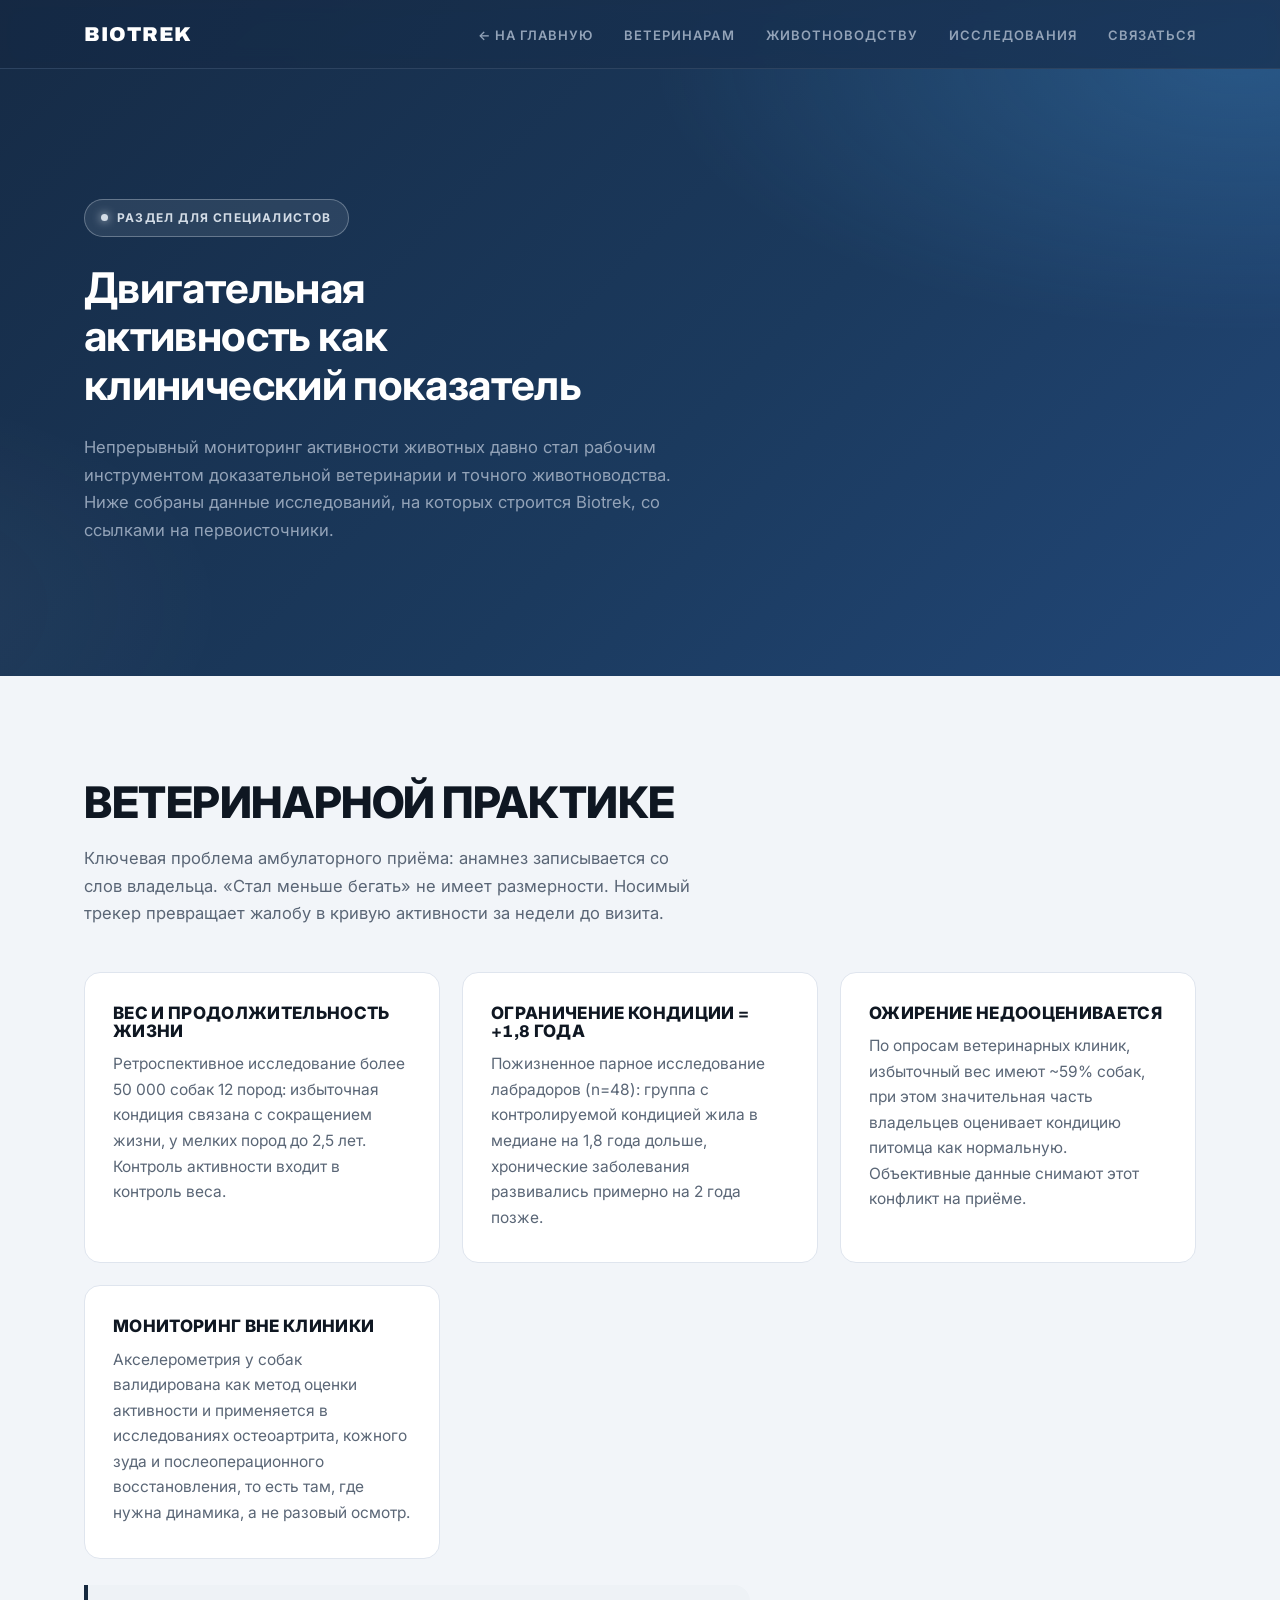
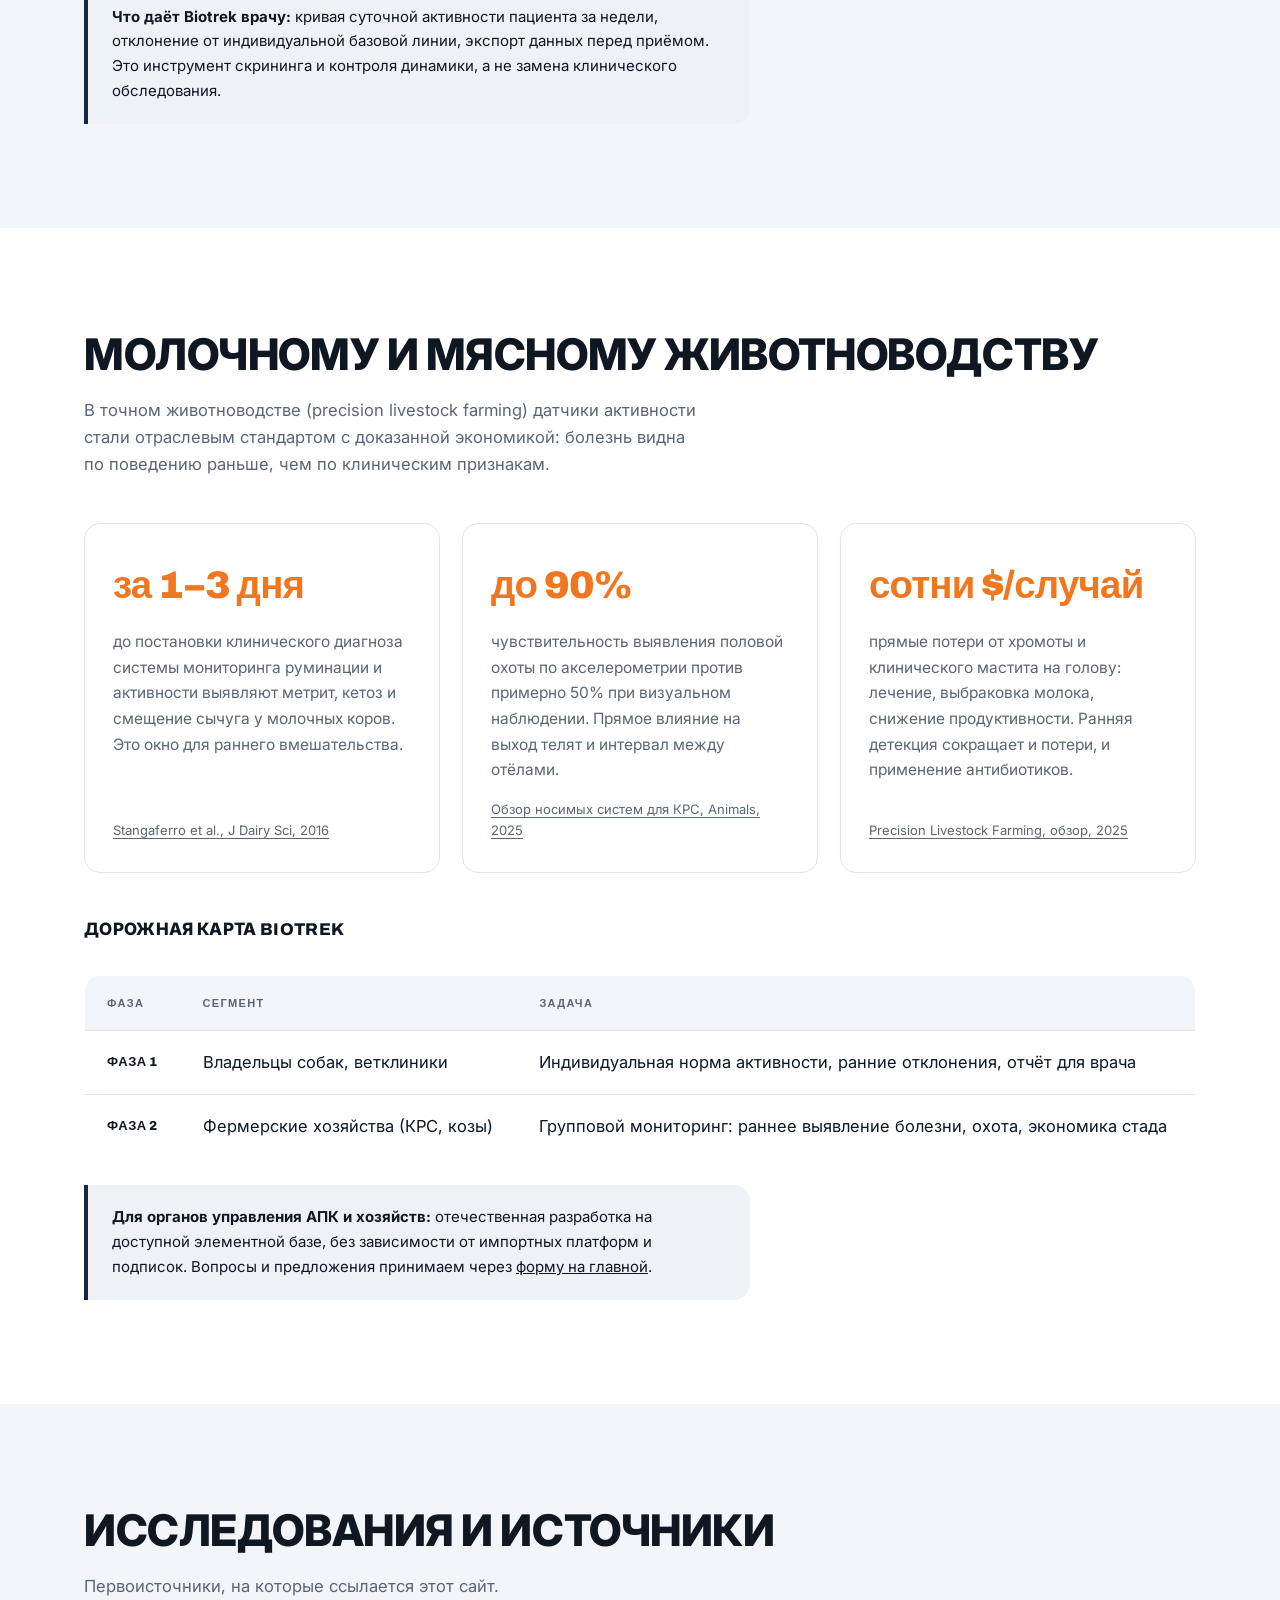
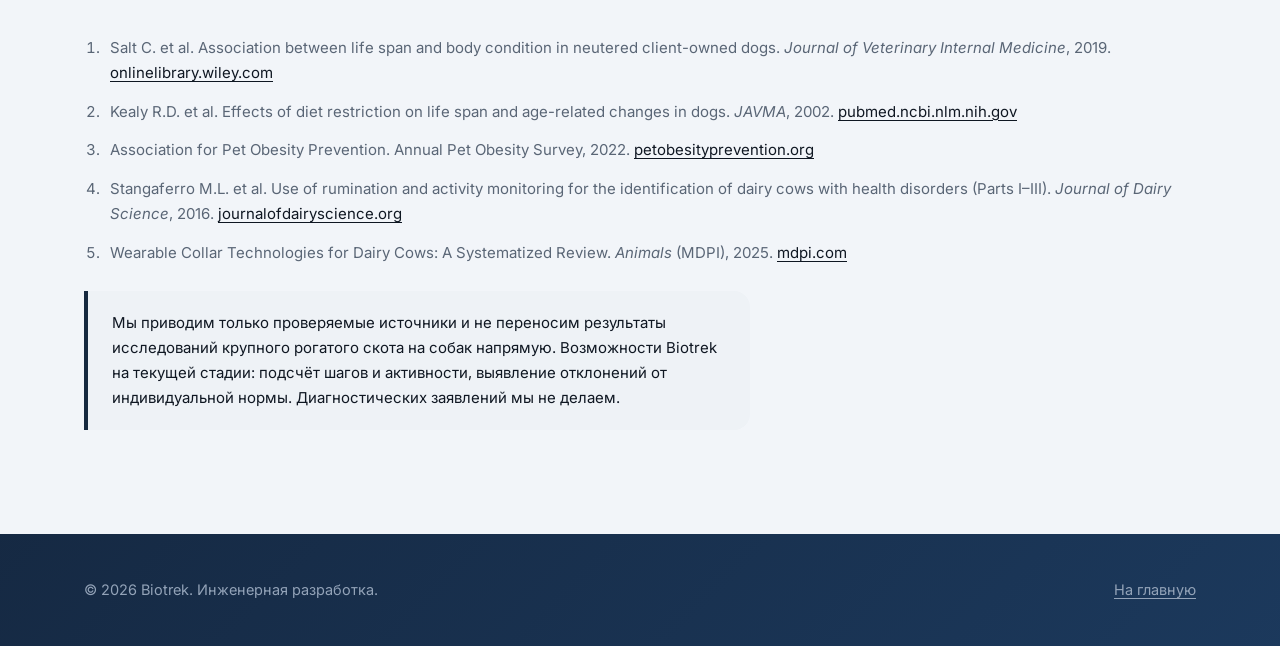
==== professionals.html @ 0509d933 "Fix sideways scroll, add phone menu and card tables, link previews and icons - Clip horizontal overf" ====
<!DOCTYPE html>
<html lang="ru">
<head>
  <meta charset="UTF-8">
  <meta name="viewport" content="width=device-width, initial-scale=1">
  <title>Biotrek для профессионалов: ветеринарам и животноводству</title>
  <meta name="description" content="Научные данные о мониторинге двигательной активности животных: объективный анамнез для ветеринаров, раннее выявление заболеваний в молочном животноводстве.">
  <link rel="icon" href="favicon.svg" type="image/svg+xml">
  <link rel="apple-touch-icon" href="apple-touch-icon.png">

  <!-- Превью ссылки в мессенджерах и соцсетях -->
  <meta property="og:type" content="website">
  <meta property="og:site_name" content="Biotrek">
  <meta property="og:title" content="Biotrek для профессионалов: ветеринарам и животноводству">
  <meta property="og:description" content="Научные данные о мониторинге двигательной активности животных: объективный анамнез для ветеринаров, раннее выявление заболеваний в молочном животноводстве.">
  <meta property="og:url" content="https://gromyko221.github.io/pawtrack/professionals.html">
  <meta property="og:image" content="https://gromyko221.github.io/pawtrack/og-image.jpg">
  <meta property="og:image:width" content="1200">
  <meta property="og:image:height" content="630">
  <meta property="og:image:alt" content="Оскар, золотистый ретривер, на траве">
  <meta name="twitter:card" content="summary_large_image">
  <link rel="stylesheet" href="style.css">
</head>

<body>

  <div class="wrap">
    <header>
      <div class="logo">Biotrek</div>
      <button class="menu-btn" type="button" aria-expanded="false" aria-controls="site-nav" aria-label="Открыть меню">
        <span></span><span></span><span></span>
      </button>
      <nav id="site-nav">
        <a href="index.html">← На главную</a>
        <a href="#vets">Ветеринарам</a>
        <a href="#agro">Животноводству</a>
        <a href="#refs">Исследования</a>
        <a href="index.html#contact">Связаться</a>
      </nav>
    </header>
  </div>

  <div class="wrap">
    <section class="hero">
      <span class="badge">Раздел для специалистов</span>
      <h1>Двигательная активность как клинический показатель</h1>
      <p class="lead">
        Непрерывный мониторинг активности животных давно стал рабочим
        инструментом доказательной ветеринарии и точного животноводства.
        Ниже собраны данные исследований, на которых строится Biotrek,
        со ссылками на первоисточники.
      </p>
    </section>
  </div>

  <!-- ================= ВЕТЕРИНАРАМ ================= -->
  <section class="soft" id="vets">
    <div class="wrap">
      <h2>Ветеринарной практике</h2>
      <p class="lead">
        Ключевая проблема амбулаторного приёма: анамнез записывается
        со слов владельца. «Стал меньше бегать» не имеет размерности.
        Носимый трекер превращает жалобу в кривую активности за недели
        до визита.
      </p>

      <div class="grid">
        <div class="card">
          <h3>Вес и продолжительность жизни</h3>
          <p>
            Ретроспективное исследование более 50 000 собак 12 пород:
            избыточная кондиция связана с сокращением жизни, у мелких пород
            до 2,5 лет. Контроль активности входит в контроль веса.
          </p>
        </div>
        <div class="card">
          <h3>Ограничение кондиции = +1,8 года</h3>
          <p>
            Пожизненное парное исследование лабрадоров (n=48): группа
            с контролируемой кондицией жила в медиане на 1,8 года дольше,
            хронические заболевания развивались примерно на 2 года позже.
          </p>
        </div>
        <div class="card">
          <h3>Ожирение недооценивается</h3>
          <p>
            По опросам ветеринарных клиник, избыточный вес имеют ~59% собак,
            при этом значительная часть владельцев оценивает кондицию питомца
            как нормальную. Объективные данные снимают этот конфликт на приёме.
          </p>
        </div>
        <div class="card">
          <h3>Мониторинг вне клиники</h3>
          <p>
            Акселерометрия у собак валидирована как метод оценки активности
            и применяется в исследованиях остеоартрита, кожного зуда
            и послеоперационного восстановления, то есть там, где нужна
            динамика, а не разовый осмотр.
          </p>
        </div>
      </div>

      <div class="note">
        <strong>Что даёт Biotrek врачу:</strong> кривая суточной активности
        пациента за недели, отклонение от индивидуальной базовой линии,
        экспорт данных перед приёмом. Это инструмент скрининга и контроля
        динамики, а не замена клинического обследования.
      </div>
    </div>
  </section>

  <!-- ================= ЖИВОТНОВОДСТВУ ================= -->
  <section id="agro">
    <div class="wrap">
      <h2>Молочному и мясному животноводству</h2>
      <p class="lead">
        В точном животноводстве (precision livestock farming) датчики
        активности стали отраслевым стандартом с доказанной экономикой:
        болезнь видна по поведению раньше, чем по клиническим признакам.
      </p>

      <div class="stats">
        <div class="stat">
          <div class="big">за 1–3 дня</div>
          <p>до постановки клинического диагноза системы мониторинга руминации
             и активности выявляют метрит, кетоз и смещение сычуга у молочных
             коров. Это окно для раннего вмешательства.</p>
          <a class="src" href="https://www.journalofdairyscience.org/article/S0022-0302(16)30404-0/fulltext" target="_blank" rel="noopener">Stangaferro et al., J Dairy Sci, 2016</a>
        </div>
        <div class="stat">
          <div class="big">до 90%</div>
          <p>чувствительность выявления половой охоты по акселерометрии против
             примерно 50% при визуальном наблюдении. Прямое влияние на выход
             телят и интервал между отёлами.</p>
          <a class="src" href="https://www.mdpi.com/2076-2615/15/3/458" target="_blank" rel="noopener">Обзор носимых систем для КРС, Animals, 2025</a>
        </div>
        <div class="stat">
          <div class="big">сотни $/случай</div>
          <p>прямые потери от хромоты и клинического мастита на голову:
             лечение, выбраковка молока, снижение продуктивности. Ранняя
             детекция сокращает и потери, и применение антибиотиков.</p>
          <a class="src" href="https://www.mdpi.com/2076-2615/15/3/458" target="_blank" rel="noopener">Precision Livestock Farming, обзор, 2025</a>
        </div>
      </div>

      <h3 style="margin-top: 48px;">Дорожная карта Biotrek</h3>
      <table>
        <thead>
          <tr><th>Фаза</th><th>Сегмент</th><th>Задача</th></tr>
        </thead>
        <tbody>
          <tr>
            <td class="phase" data-label="Фаза">Фаза 1</td>
            <td data-label="Сегмент">Владельцы собак, ветклиники</td>
            <td data-label="Задача">Индивидуальная норма активности, ранние отклонения, отчёт для врача</td>
          </tr>
          <tr>
            <td class="phase" data-label="Фаза">Фаза 2</td>
            <td data-label="Сегмент">Фермерские хозяйства (КРС, козы)</td>
            <td data-label="Задача">Групповой мониторинг: раннее выявление болезни, охота, экономика стада</td>
          </tr>
        </tbody>
      </table>

      <div class="note">
        <strong>Для органов управления АПК и хозяйств:</strong> отечественная
        разработка на доступной элементной базе, без зависимости от импортных
        платформ и подписок. Вопросы и предложения принимаем через
        <a href="index.html#contact">форму на главной</a>.
      </div>
    </div>
  </section>

  <!-- ================= ИСТОЧНИКИ ================= -->
  <section class="soft" id="refs">
    <div class="wrap">
      <h2>Исследования и источники</h2>
      <p class="lead">Первоисточники, на которые ссылается этот сайт.</p>

      <ol class="refs">
        <li>
          Salt C. et al. Association between life span and body condition
          in neutered client-owned dogs. <em>Journal of Veterinary Internal
          Medicine</em>, 2019.
          <a href="https://onlinelibrary.wiley.com/doi/full/10.1111/jvim.15367" target="_blank" rel="noopener">onlinelibrary.wiley.com</a>
        </li>
        <li>
          Kealy R.D. et al. Effects of diet restriction on life span and
          age-related changes in dogs. <em>JAVMA</em>, 2002.
          <a href="https://pubmed.ncbi.nlm.nih.gov/11991408/" target="_blank" rel="noopener">pubmed.ncbi.nlm.nih.gov</a>
        </li>
        <li>
          Association for Pet Obesity Prevention. Annual Pet Obesity Survey, 2022.
          <a href="https://www.petobesityprevention.org/" target="_blank" rel="noopener">petobesityprevention.org</a>
        </li>
        <li>
          Stangaferro M.L. et al. Use of rumination and activity monitoring
          for the identification of dairy cows with health disorders
          (Parts I–III). <em>Journal of Dairy Science</em>, 2016.
          <a href="https://www.journalofdairyscience.org/article/S0022-0302(16)30404-0/fulltext" target="_blank" rel="noopener">journalofdairyscience.org</a>
        </li>
        <li>
          Wearable Collar Technologies for Dairy Cows: A Systematized Review.
          <em>Animals</em> (MDPI), 2025.
          <a href="https://www.mdpi.com/2076-2615/15/3/458" target="_blank" rel="noopener">mdpi.com</a>
        </li>
      </ol>

      <div class="note">
        Мы приводим только проверяемые источники и не переносим результаты
        исследований крупного рогатого скота на собак напрямую. Возможности
        Biotrek на текущей стадии: подсчёт шагов и активности, выявление
        отклонений от индивидуальной нормы. Диагностических заявлений
        мы не делаем.
      </div>
    </div>
  </section>

  <div class="wrap">
    <footer>
      <div>© <span id="year">2026</span> Biotrek. Инженерная разработка.</div>
      <div><a href="index.html">На главную</a></div>
    </footer>
  </div>

  <script src="script.js"></script>

</body>
</html>
---- style.css ----
@import url('https://fonts.googleapis.com/css2?family=Archivo:wght@500;600;700;800;900&family=Inter:wght@400;500;600&display=swap');

/* ============================================================
   style.css — Biotrek. Спортивно-технологичная тема
   по мотивам WHOOP и Garmin.

   Рецепт стиля:
   • тёмный первый экран с крупным заголовком КАПСОМ (WHOOP)
   • светлые продуктовые секции с большими карточками (Garmin)
   • энергичный зелёный акцент на тёмном
   • шрифты: Archivo для заголовков (жирный, собранный),
     Inter для текста (нейтральный, читаемый)
   ============================================================ */


/* --- ПЕРЕМЕННЫЕ --------------------------------------------- */
:root {
  --accent:      #d3dce6;   /* светло-серый акцент, холодный */
  --accent-dark: #b9c6d4;
  --accent-soft: #eef2f6;   /* очень светлая серо-голубая подложка */

  --dark:        #16293f;   /* тёмно-синий посветлее */
  --dark-2:      #1e3450;
  --dark-line:   #2d4360;
  --on-dark:     #eef3f9;   /* текст на тёмном */
  --on-dark-mut: #93a3b8;   /* приглушённый текст на тёмном */

  --ink:         #0f1722;   /* текст на светлом */
  --muted:       #5a6676;
  --bg:          #ffffff;
  --bg-soft:     #f2f5f9;   /* холодный светло-серый с синим подтоном */
  --line:        #dfe5ee;

  --radius:      16px;

  --num:         #f0761f;   /* оранжевый для ключевых цифр исследований */
}


/* --- БАЗА --------------------------------------------------- */
* { box-sizing: border-box; margin: 0; padding: 0; }

html { scroll-behavior: smooth; }

/* Тёмные фоны шапки, хиро и подвала растянуты псевдоэлементами
   далеко за края экрана. Без этой строки страницу можно было
   прокрутить вбок в пустоту. clip, а не hidden: hidden ломает
   «липкую» шапку (position: sticky), а clip её не трогает. */
html, body { overflow-x: clip; }

body {
  font-family: 'Inter', system-ui, -apple-system, "Segoe UI", sans-serif;
  color: var(--ink);
  background: var(--bg);
  line-height: 1.65;
  font-size: 16.5px;
  -webkit-font-smoothing: antialiased;
}

.wrap { max-width: 1160px; margin: 0 auto; padding: 0 24px; }

section { padding: 104px 0; }
.soft   { background: var(--bg-soft); }

/* Заголовки капсом — фирменный приём спортивных брендов.
   letter-spacing чуть отрицательный у крупных, чуть положительный
   у мелких надписей-ярлыков. */
h1, h2, h3 {
  font-family: 'Archivo', 'Inter', sans-serif;
  line-height: 1.08;
  font-weight: 800;
  text-transform: uppercase;
  letter-spacing: -.01em;
}
h2 { font-size: clamp(28px, 3.4vw, 44px); margin-bottom: 18px; }
h3 { font-size: 17px; margin-bottom: 10px; letter-spacing: .02em; }

.lead {
  color: var(--muted);
  font-size: clamp(16px, 1.3vw, 19px);
  max-width: 62ch;
}


/* --- ШАПКА (тёмная, как у WHOOP) ---------------------------- */
header {
  display: flex;
  justify-content: space-between;
  align-items: center;
  padding: 18px 0;
  position: sticky; top: 0;
  z-index: 20;
}
header::before {
  content: "";
  position: absolute;
  inset: 0 -50vw;
  background: linear-gradient(120deg, rgba(19, 35, 57, .92), rgba(30, 60, 97, .92));
  backdrop-filter: saturate(160%) blur(10px);
  border-bottom: 1px solid var(--dark-line);
  z-index: -1;
}

.logo {
  font-family: 'Archivo', sans-serif;
  font-weight: 900;
  font-size: 20px;
  text-transform: uppercase;
  letter-spacing: .06em;
  color: #fff;
}

nav a {
  margin-left: 26px;
  color: var(--on-dark-mut);
  text-decoration: none;
  font-size: 13px;
  font-weight: 600;
  text-transform: uppercase;
  letter-spacing: .08em;
  transition: color .18s;
}
nav a:hover { color: var(--accent); }

/* Кнопка-«бургер»: три полоски. На компьютере её не видно,
   она появляется только на телефоне (см. блок ТЕЛЕФОН внизу). */
.menu-btn {
  display: none;
  width: 44px; height: 44px;          /* 44px: удобно попасть пальцем */
  padding: 12px 10px;
  background: transparent;
  border: 1px solid var(--dark-line);
  border-radius: 12px;
  cursor: pointer;
  flex-direction: column;
  justify-content: space-between;
}
.menu-btn span {
  display: block;
  height: 2px;
  background: var(--on-dark);
  border-radius: 2px;
  transition: transform .2s ease, opacity .2s ease;
}
/* Открытое меню: полоски складываются в крестик */
.menu-open .menu-btn span:nth-child(1) { transform: translateY(8px) rotate(45deg); }
.menu-open .menu-btn span:nth-child(2) { opacity: 0; }
.menu-open .menu-btn span:nth-child(3) { transform: translateY(-8px) rotate(-45deg); }
.menu-btn:focus-visible { outline: 2px solid var(--accent); outline-offset: 2px; }


/* --- ПЕРВЫЙ ЭКРАН (тёмный) ----------------------------------
   Шапка и хиро лежат в разных .wrap, поэтому тёмный фон хиро
   тоже рисуем растянутым псевдоэлементом на всю ширину. */
.hero {
  padding: 130px 0 110px;
  position: relative;
  color: var(--on-dark);
}
.hero::before {
  content: "";
  position: absolute;
  inset: -80px -50vw 0;
  /* Три слоя, сверху вниз: голубое свечение справа, лёгкая дымка
     слева внизу, а в основе — диагональный градиент из глубокого
     синего в более яркий. Движение цвета = ощущение технологичности. */
  background:
    radial-gradient(900px 420px at 75% 10%, rgba(84, 178, 255, .22), transparent 65%),
    radial-gradient(600px 320px at 15% 90%, rgba(211, 220, 230, .07), transparent 70%),
    linear-gradient(135deg, #132339 0%, #1b3a5e 55%, #265089 100%);
  z-index: -1;
}

.hero h1 {
  font-size: clamp(30px, 3.3vw, 44px);
  font-weight: 700;
  line-height: 1.15;
  letter-spacing: -.015em;
  text-transform: none;
  text-wrap: balance;
  margin-bottom: 24px;
  max-width: 20ch;
  color: #fff;
}
/* Вопросительный знак того же цвета, что и заголовок */
.hero h1 .q { color: inherit; }

.hero .lead {
  color: var(--on-dark-mut);
  margin-bottom: 22px;
}
.hero-name { font-weight: 700; color: var(--on-dark); margin-bottom: 10px; }

/* Буллиты на первом экране: свои маркеры-галочки вместо точек */
.hero-list {
  list-style: none;
  margin: 0 0 38px;
}
.hero-list li {
  position: relative;
  padding-left: 30px;
  margin-bottom: 10px;
  color: var(--on-dark-mut);
  font-size: clamp(16px, 1.3vw, 18px);
  max-width: 58ch;
}
.hero-list li::before {
  content: "✓";
  position: absolute;
  left: 0;
  color: var(--num);
  font-weight: 800;
}
.hero-actions { display: flex; gap: 14px; flex-wrap: wrap; }

/* Фото Оскара на первом экране: текст слева, фото справа */
.hero-grid {
  display: grid;
  grid-template-columns: minmax(0, 1fr) minmax(0, 1.2fr);
  gap: 48px;
  align-items: center;
}
.hero-photo { margin: 0; }
.hero-photo img {
  width: 100%; height: auto;
  border-radius: var(--radius);
  box-shadow: 0 24px 60px rgba(0, 0, 0, .35);
  display: block;
}
.hero-photo figcaption {
  margin-top: 12px;
  font-size: 15px;
  color: var(--on-dark-mut);
}

.badge {
  display: inline-flex;
  align-items: center;
  gap: 9px;
  background: rgba(211, 220, 230, .1);
  color: var(--accent);
  border: 1px solid rgba(211, 220, 230, .35);
  border-radius: 999px;
  padding: 8px 16px;
  font-size: 12px;
  font-weight: 700;
  text-transform: uppercase;
  letter-spacing: .1em;
  margin-bottom: 28px;
}
.badge::before {
  content: "";
  width: 7px; height: 7px;
  border-radius: 50%;
  background: var(--accent);
  box-shadow: 0 0 10px var(--accent);   /* лёгкое свечение индикатора */
}


/* --- КНОПКИ -------------------------------------------------- */
.btn {
  display: inline-flex;
  align-items: center;
  justify-content: center;
  gap: 8px;
  background: var(--accent);
  color: #16293f;                 /* тёмно-синий текст на светло-сером */
  padding: 16px 34px;
  border-radius: 999px;
  text-decoration: none;
  font-family: 'Archivo', sans-serif;
  font-weight: 800;
  font-size: 14px;
  text-transform: uppercase;
  letter-spacing: .06em;
  border: none;
  cursor: pointer;
  transition: transform .16s ease, box-shadow .16s ease, background .16s ease;
}
.btn:hover {
  background: var(--accent-dark);
  transform: translateY(-2px);
  box-shadow: 0 12px 30px rgba(16, 32, 54, .28);
}
.btn:active { transform: translateY(0); }
.btn:disabled { opacity: .55; cursor: default; transform: none; box-shadow: none; }

/* Контурная кнопка. На тёмном хиро — светлый контур. */
.btn-ghost {
  background: transparent;
  color: #fff;
  border: 1px solid rgba(255, 255, 255, .28);
}
.btn-ghost:hover {
  background: rgba(255, 255, 255, .08);
  box-shadow: none;
}


/* --- КАРТОЧКИ (светлые секции, дух Garmin) ------------------ */
.grid {
  display: grid;
  grid-template-columns: repeat(auto-fit, minmax(270px, 1fr));
  gap: 22px;
  margin-top: 44px;
}
.card {
  background: #fff;
  border: 1px solid var(--line);
  border-radius: var(--radius);
  padding: 32px 28px;
  transition: transform .18s ease, box-shadow .18s ease, border-color .18s ease;
}
.card:hover {
  transform: translateY(-4px);
  border-color: var(--accent);
  box-shadow: 0 16px 40px rgba(16, 20, 19, .08);
}
.card p { color: var(--muted); font-size: 15.5px; }

.card .ico {
  width: 50px; height: 50px;
  display: flex; align-items: center; justify-content: center;
  background: var(--accent-soft);
  border-radius: 12px;
  font-size: 22px;
  font-weight: 800;
  color: var(--ink);
  margin-bottom: 18px;
}


/* --- ТАБЛИЦА ------------------------------------------------- */
table {
  width: 100%;
  border-collapse: collapse;
  margin-top: 36px;
  background: #fff;
  border: 1px solid var(--line);
  border-radius: var(--radius);
  overflow: hidden;
}
th, td { text-align: left; padding: 18px 22px; border-bottom: 1px solid var(--line); }
th {
  font-family: 'Archivo', sans-serif;
  font-size: 11px;
  text-transform: uppercase;
  letter-spacing: .12em;
  color: var(--muted);
  background: var(--bg-soft);
  font-weight: 700;
}
tbody tr:last-child td { border-bottom: none; }
tbody tr:hover { background: var(--accent-soft); }
td.phase {
  font-family: 'Archivo', sans-serif;
  font-weight: 800;
  text-transform: uppercase;
  font-size: 13px;
  letter-spacing: .04em;
  color: var(--ink);
  white-space: nowrap;
}


/* --- ПРОДУКТ ------------------------------------------------- */
.product {
  display: grid;
  grid-template-columns: 1.05fr 1fr;
  gap: 44px;
  align-items: start;
  margin-top: 44px;
}

.photo-slot {
  aspect-ratio: 4 / 3;
  border: 2px dashed var(--line);
  border-radius: var(--radius);
  background: #fff;
  display: flex; align-items: center; justify-content: center;
  color: var(--muted);
  font-size: 15px;
  text-align: center;
  padding: 24px;
}
.photo {
  width: 100%; height: auto;
  border-radius: var(--radius);
  border: 1px solid var(--line);
  box-shadow: 0 20px 50px rgba(16, 20, 19, .12);
  display: block;
}

/* Инфографика: по клику открывается крупно, а главная мысль
   продублирована обычным текстом, который читается на любом экране. */
.product-figure { margin: 0; }
.product-figure .zoom { display: block; cursor: zoom-in; }
.product-figure figcaption {
  margin-top: 14px;
  font-size: 15px;
  line-height: 1.55;
  color: var(--muted);
}
.product-figure figcaption strong { color: var(--ink); }
.product-figure figcaption a {
  display: inline-block;
  margin-top: 6px;
  color: var(--ink);
  font-weight: 600;
  text-underline-offset: 3px;
}

.specs { list-style: none; margin: 12px 0 30px; }
.specs li {
  position: relative;
  padding-left: 32px;
  margin-bottom: 11px;
  color: var(--muted);
}
.specs li::before {
  content: "✓";
  position: absolute;
  left: 0; top: 3px;
  width: 20px; height: 20px;
  display: flex; align-items: center; justify-content: center;
  background: var(--accent-soft);
  color: var(--ink);
  border-radius: 50%;
  font-size: 12px;
  font-weight: 800;
}

/* Три шага: крупный номер-цифра в духе спортивной статистики. */
.steps {
  display: grid;
  grid-template-columns: repeat(auto-fit, minmax(250px, 1fr));
  gap: 26px;
  margin-top: 52px;
}
.step { padding-top: 20px; border-top: 3px solid var(--ink); }
.step .num {
  font-family: 'Archivo', sans-serif;
  font-size: 30px;
  font-weight: 900;
  color: var(--ink);
  margin-bottom: 10px;
}
.step p { color: var(--muted); font-size: 15.5px; }


/* --- ПЛИТКИ С ЦИФРАМИ ИССЛЕДОВАНИЙ -------------------------- */
.stats {
  display: grid;
  grid-template-columns: repeat(auto-fit, minmax(280px, 1fr));
  gap: 22px;
  margin-top: 44px;
}
.stat {
  background: #fff;
  border: 1px solid var(--line);
  border-radius: var(--radius);
  padding: 30px 28px;
  display: flex;
  flex-direction: column;
}
.stat .big {
  font-family: 'Archivo', sans-serif;
  font-size: clamp(30px, 3vw, 40px);
  font-weight: 900;
  color: var(--num);   /* оранжевый: главные цифры должны бросаться в глаза */
  margin-bottom: 12px;
  letter-spacing: -.02em;
}
.stat p { color: var(--muted); font-size: 15.5px; flex: 1; }
.stat .src {
  margin-top: 16px;
  font-size: 13px;
  color: var(--muted);
  text-decoration: underline;
  text-underline-offset: 3px;
}
.stat .src:hover { color: var(--ink); }

/* Плашка-примечание */
.note {
  background: var(--accent-soft);
  border-left: 4px solid var(--dark);
  border-radius: 0 var(--radius) var(--radius) 0;
  padding: 20px 24px;
  margin-top: 26px;
  font-size: 15px;
  color: var(--ink);
  max-width: 74ch;
}
.note a { color: inherit; }

/* Список источников */
.refs { margin: 36px 0 0 20px; font-size: 15px; color: var(--muted); }
.refs li { margin-bottom: 14px; padding-left: 6px; }
.refs a { color: var(--ink); text-underline-offset: 3px; }

/* Ссылки внутри карточек и подвала */
.card a, footer a { color: inherit; text-underline-offset: 3px; }


/* --- ГАЛЕРЕЯ ПРОТОТИПА -------------------------------------- */
.gallery-title { margin-top: 64px; }
.gallery {
  display: grid;
  grid-template-columns: repeat(auto-fit, minmax(260px, 1fr));
  gap: 20px;
  margin-top: 22px;
}
.gallery figure { margin: 0; }
.gallery img, .gallery video {
  width: 100%;
  aspect-ratio: 4 / 3;      /* все ячейки одной высоты */
  object-fit: cover;        /* заполнить рамку, лишнее обрезать */
  border-radius: var(--radius);
  border: 1px solid var(--line);
  display: block;
  background: var(--dark);  /* тёмная подложка видна, пока видео грузится */
}
.gallery figcaption {
  font-size: 13.5px;
  color: var(--muted);
  margin-top: 10px;
  line-height: 1.5;
}


/* --- ФОРМА --------------------------------------------------- */
form { max-width: 520px; margin-top: 34px; }

label {
  display: block;
  font-family: 'Archivo', sans-serif;
  font-size: 12px;
  font-weight: 700;
  text-transform: uppercase;
  letter-spacing: .08em;
  margin: 20px 0 8px;
  color: var(--ink);
}

input, textarea, select {
  width: 100%;
  padding: 15px 18px;
  border: 1.5px solid var(--line);
  border-radius: 12px;
  font: inherit;
  color: var(--ink);
  background: #fff;
  transition: border-color .16s, box-shadow .16s;
}
input::placeholder, textarea::placeholder { color: #a8b1ad; }

input:focus, textarea:focus, select:focus {
  outline: none;
  border-color: var(--accent);
  box-shadow: 0 0 0 4px var(--accent-soft);
}
textarea { resize: vertical; min-height: 110px; }
form .btn { margin-top: 26px; }


/* --- СООБЩЕНИЯ ФОРМЫ (работают вместе со script.js) --------- */
.hidden { display: none; }

.form-status {
  margin-top: 30px;
  padding: 22px 26px;
  border-radius: var(--radius);
  max-width: 520px;
  font-size: 16.5px;
  font-weight: 500;
}
.form-status:empty { display: none; }

.form-status.ok {
  background: var(--accent-soft);
  border: 1.5px solid var(--accent);
  color: #33404f;
}
.form-status.err {
  background: #fdf0ee;
  border: 1.5px solid #dfaea6;
  color: #8c3a2f;
}


/* --- ПОДВАЛ (тёмный, замыкает страницу) ---------------------- */
footer {
  padding: 44px 0;
  color: var(--on-dark-mut);
  font-size: 14.5px;
  display: flex;
  justify-content: space-between;
  flex-wrap: wrap;
  gap: 12px;
  position: relative;
}
footer::before {
  content: "";
  position: absolute;
  inset: 0 -50vw;
  background: linear-gradient(135deg, #132339, #1e3f66);
  z-index: -1;
}


/* --- ТЕЛЕФОН ------------------------------------------------- */
@media (max-width: 720px) {
  section { padding: 64px 0; }
  .hero { padding: 84px 0 64px; }
  .hero-grid { grid-template-columns: 1fr; gap: 32px; }
  .product { grid-template-columns: 1fr; gap: 28px; }
  .card { padding: 26px 22px; }
  .btn, .btn-ghost { width: 100%; }

  /* Меню на телефоне: вместо строки ссылок кнопка-бургер.
     По нажатию script.js вешает на шапку класс menu-open,
     и список ссылок выпадает под шапкой. */
  .menu-btn { display: flex; }
  nav {
    display: none;
    position: absolute;
    top: 100%;
    /* Меню на всю ширину экрана: шапка уже экрана на отступы .wrap,
       поэтому сдвигаемся влево на разницу и берём ширину 100vw */
    left: calc(50% - 50vw);
    width: 100vw;
    flex-direction: column;
    padding: 8px 24px 16px;
    background: #16293f;
    border-bottom: 1px solid var(--dark-line);
    box-shadow: 0 18px 30px rgba(0, 0, 0, .3);
  }
  .menu-open nav { display: flex; }
  nav a {
    margin: 0;
    padding: 14px 0;
    font-size: 14px;
    color: var(--on-dark);
    border-top: 1px solid var(--dark-line);
  }
  nav a:first-child { border-top: none; }

  /* Таблицы на телефоне: каждая строка становится карточкой,
     а название колонки берётся из атрибута data-label у ячейки. */
  table, thead, tbody, tr, th, td { display: block; }
  table { border: none; background: transparent; overflow: visible; }
  thead { display: none; }
  tbody tr {
    background: #fff;
    border: 1px solid var(--line);
    border-radius: var(--radius);
    padding: 16px 18px;
    margin-bottom: 12px;
  }
  tbody tr:hover { background: #fff; }
  td {
    display: flex;
    justify-content: space-between;
    gap: 16px;
    padding: 7px 0;
    border-bottom: none;
    text-align: right;
  }
  td::before {
    content: attr(data-label);
    flex: none;
    max-width: 45%;
    text-align: left;
    font-family: 'Archivo', sans-serif;
    font-size: 11px;
    font-weight: 700;
    text-transform: uppercase;
    letter-spacing: .1em;
    color: var(--muted);
    padding-top: 3px;
  }
  /* Первая ячейка (группа пород, фаза) служит заголовком карточки */
  td.phase {
    display: block;
    text-align: left;
    font-size: 15px;
    white-space: normal;
    padding: 0 0 8px;
    margin-bottom: 4px;
    border-bottom: 1px solid var(--line);
  }
  td.phase::before { display: none; }
}


/* --- УВАЖЕНИЕ К НАСТРОЙКАМ ПОЛЬЗОВАТЕЛЯ --------------------- */
@media (prefers-reduced-motion: reduce) {
  * { transition: none !important; animation: none !important; }
  html { scroll-behavior: auto; }
}
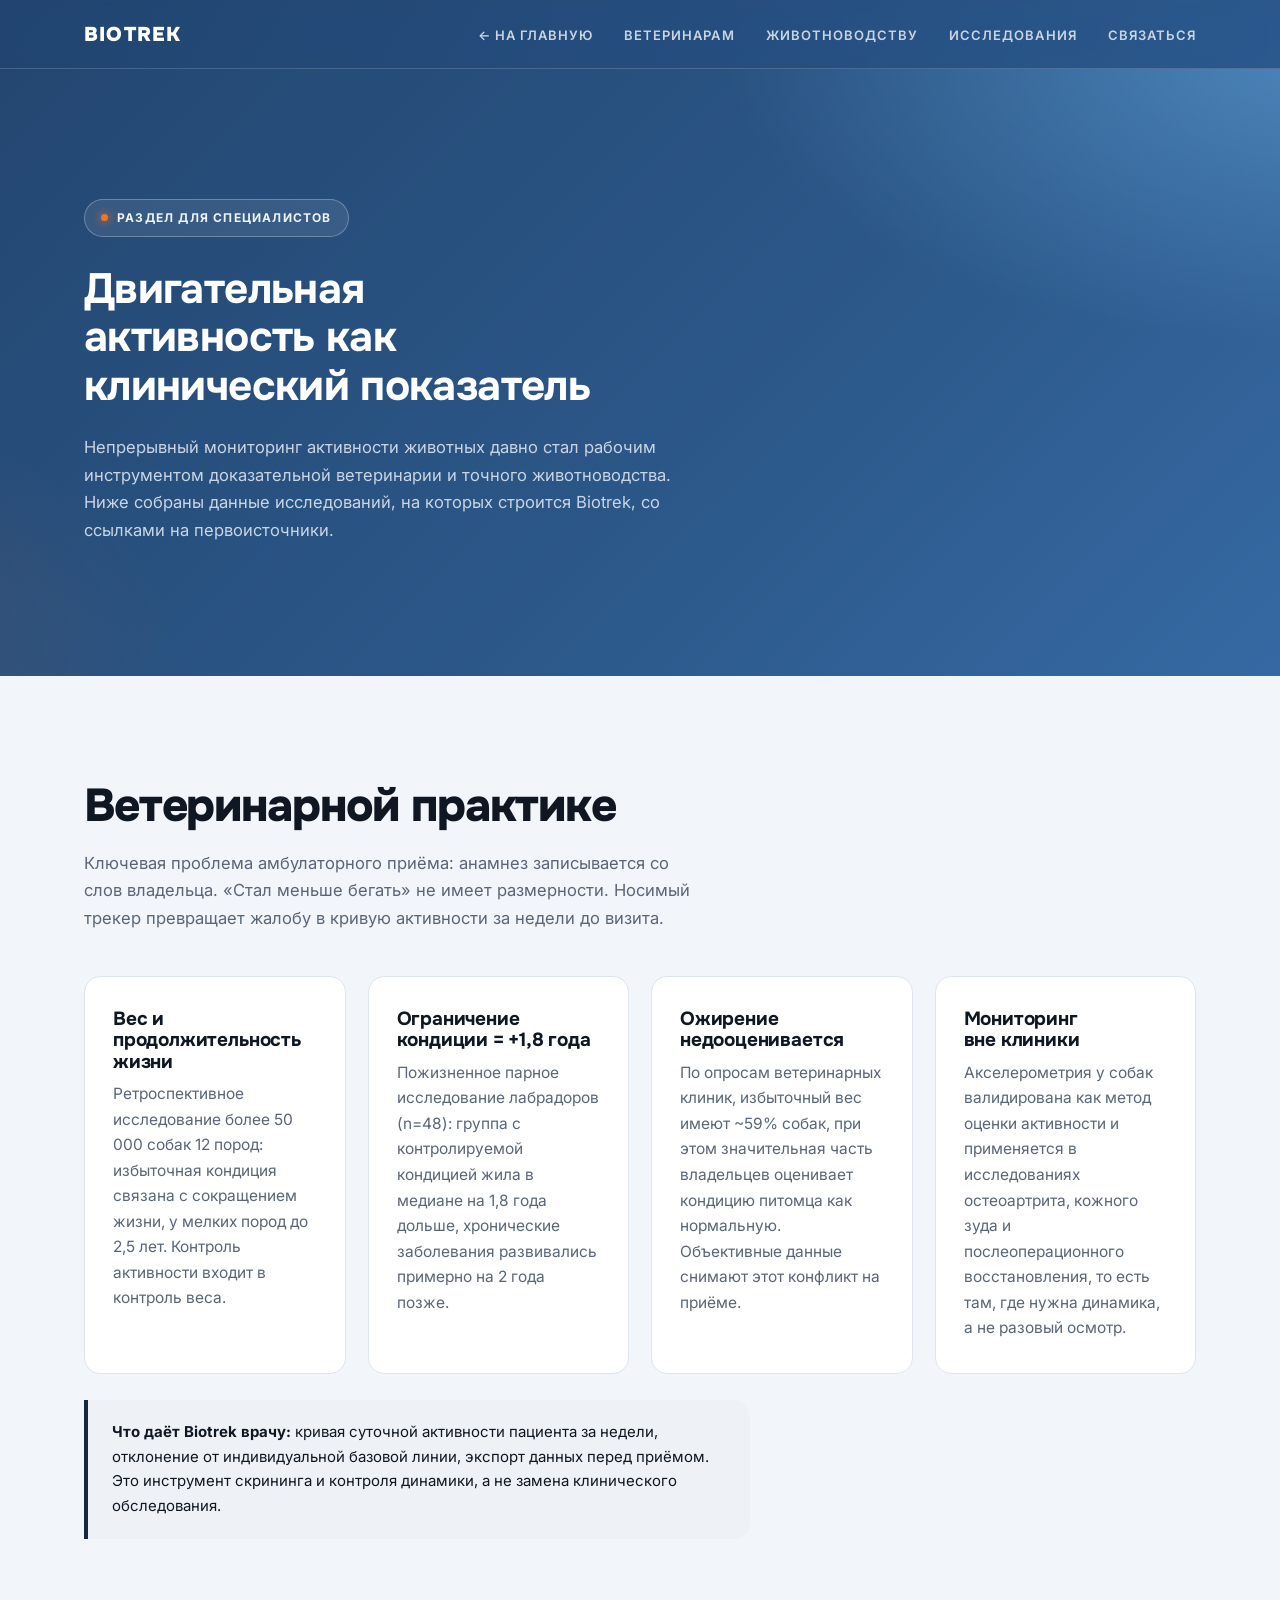
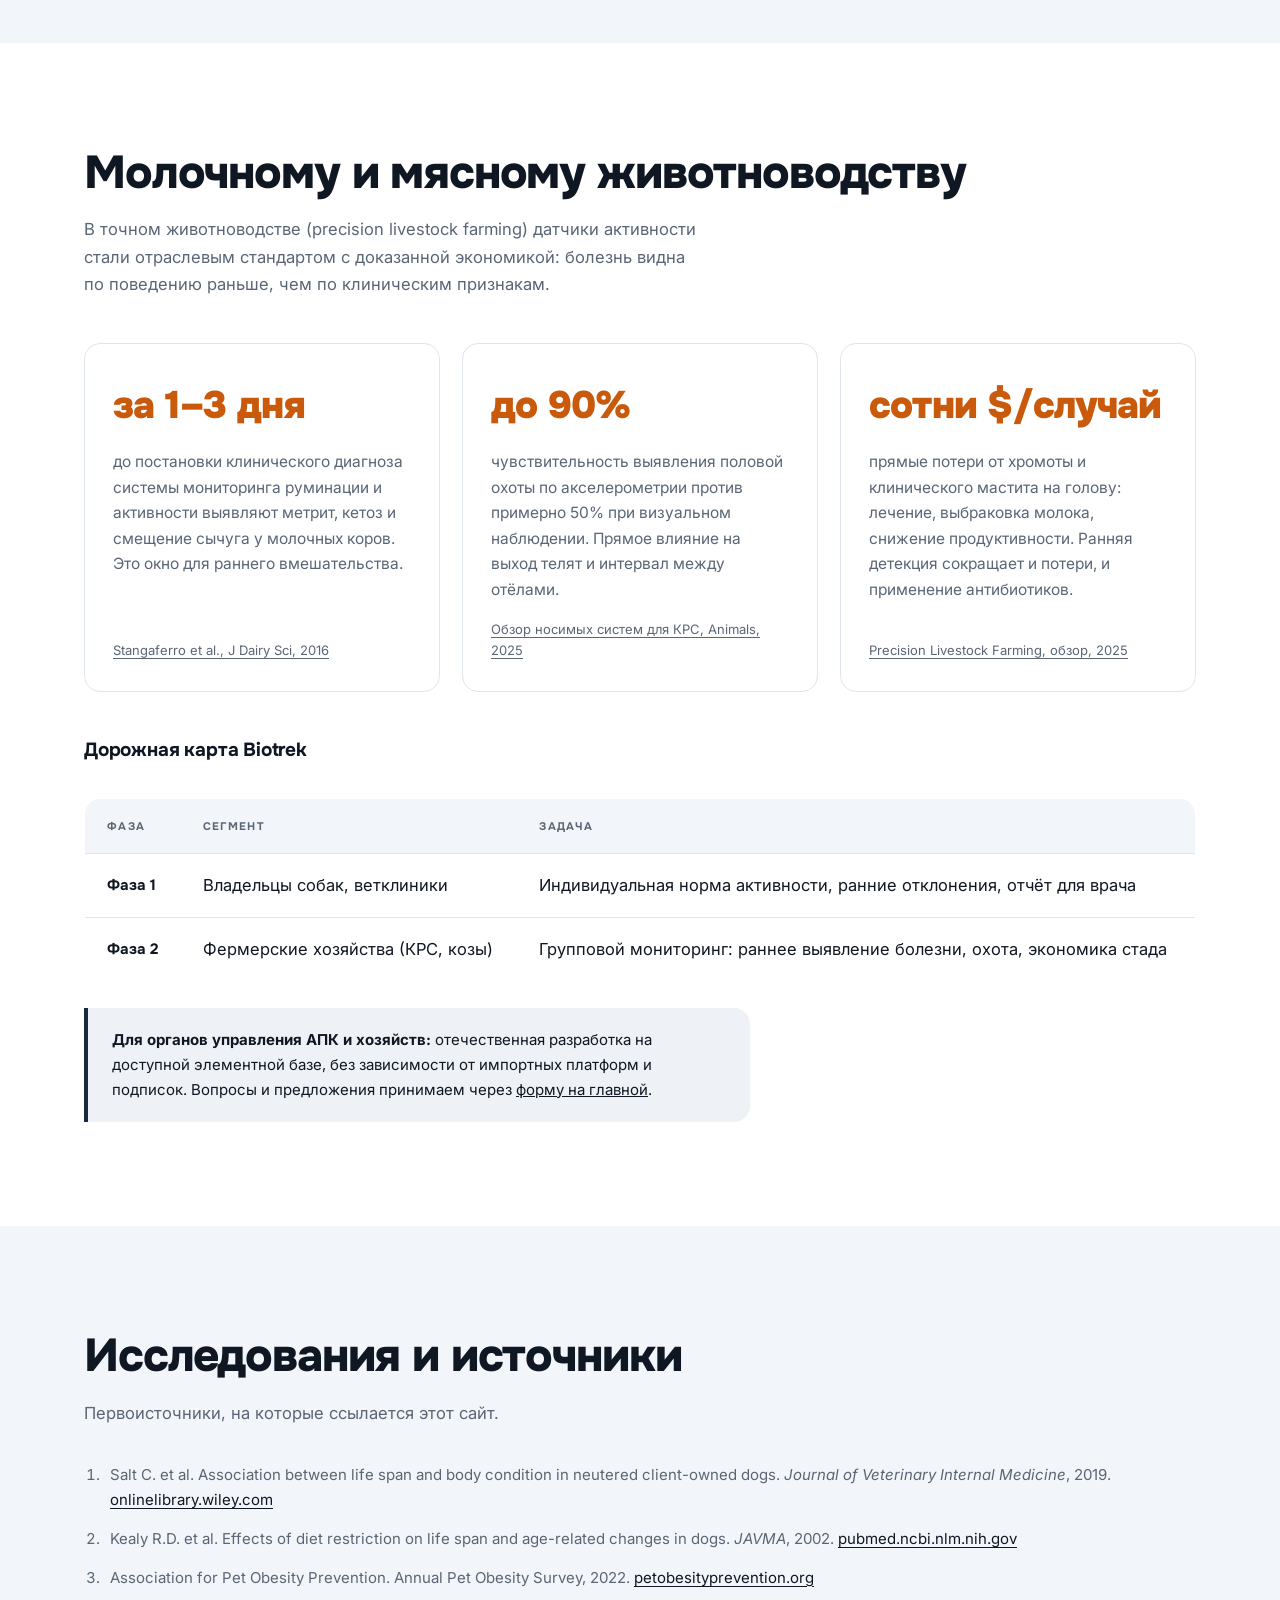
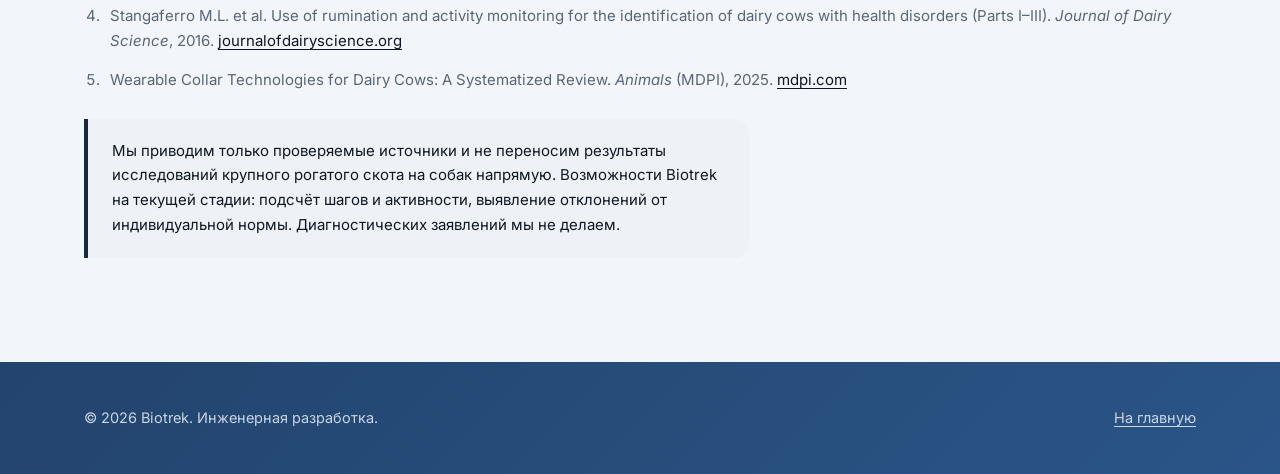
==== commit 3d623c04: "Hero: new photo of Oscar in the armchair, brightened and cropped Co-Authored-By: Claude Opus 5.5 <no" ====
--- a/professionals.html
+++ b/professionals.html
@@ -17,7 +17,7 @@
   <meta property="og:image" content="https://gromyko221.github.io/pawtrack/og-image.jpg">
   <meta property="og:image:width" content="1200">
   <meta property="og:image:height" content="630">
-  <meta property="og:image:alt" content="Оскар, золотистый ретривер, на траве">
+  <meta property="og:image:alt" content="Оскар, золотистый ретривер, в кресле">
   <meta name="twitter:card" content="summary_large_image">
   <link rel="stylesheet" href="style.css">
 </head>
--- a/style.css
+++ b/style.css
@@ -1,4 +1,4 @@
-@import url('https://fonts.googleapis.com/css2?family=Archivo:wght@500;600;700;800;900&family=Inter:wght@400;500;600&display=swap');
+@import url('https://fonts.googleapis.com/css2?family=Onest:wght@500;600;700;800;900&family=Inter:wght@400;500;600;700&display=swap');
 
 /* ============================================================
    style.css — Biotrek. Спортивно-технологичная тема
@@ -7,23 +7,30 @@
    Рецепт стиля:
    • тёмный первый экран с крупным заголовком КАПСОМ (WHOOP)
    • светлые продуктовые секции с большими карточками (Garmin)
-   • энергичный зелёный акцент на тёмном
-   • шрифты: Archivo для заголовков (жирный, собранный),
-     Inter для текста (нейтральный, читаемый)
+   • один акцент на весь сайт: оранжевый. Им покрашены кнопки,
+     галочки и ключевые цифры, больше ничем
+   • шрифты: Onest для заголовков (жирный, собранный, с кириллицей:
+     у прежнего Archivo русских букв не было, и они подменялись другим
+     шрифтом), Inter для текста (нейтральный, читаемый)
    ============================================================ */
 
 
 /* --- ПЕРЕМЕННЫЕ --------------------------------------------- */
 :root {
-  --accent:      #d3dce6;   /* светло-серый акцент, холодный */
-  --accent-dark: #b9c6d4;
-  --accent-soft: #eef2f6;   /* очень светлая серо-голубая подложка */
+  /* Единственный акцент сайта. Тёмно-синий текст на оранжевой
+     кнопке даёт контраст 5,1:1, этого хватает для любого текста. */
+  --accent:      #f0761f;   /* оранжевый: кнопки, галочки */
+  --accent-dark: #ff8a3d;   /* кнопка при наведении, чуть светлее */
+  --accent-ink:  #c95a0c;   /* оранжевый ТЕКСТ на белом: темнее, чтобы читался (4,2:1) */
+  --accent-soft: #fff1e6;   /* бледно-оранжевая подложка под значки */
+
+  --neutral-soft: #eef2f6;  /* нейтральная серо-голубая подложка (примечания, таблица) */
 
   --dark:        #16293f;   /* тёмно-синий посветлее */
   --dark-2:      #1e3450;
-  --dark-line:   #2d4360;
+  --dark-line:   rgba(255, 255, 255, .16);   /* линии на синем фоне */
   --on-dark:     #eef3f9;   /* текст на тёмном */
-  --on-dark-mut: #93a3b8;   /* приглушённый текст на тёмном */
+  --on-dark-mut: #c9d5e4;   /* приглушённый текст на синем: светлее, фон стал ярче */
 
   --ink:         #0f1722;   /* текст на светлом */
   --muted:       #5a6676;
@@ -33,7 +40,7 @@
 
   --radius:      16px;
 
-  --num:         #f0761f;   /* оранжевый для ключевых цифр исследований */
+  --num:         var(--accent-ink);   /* ключевые цифры исследований */
 }
 
 
@@ -62,18 +69,18 @@
 section { padding: 104px 0; }
 .soft   { background: var(--bg-soft); }
 
-/* Заголовки капсом — фирменный приём спортивных брендов.
-   letter-spacing чуть отрицательный у крупных, чуть положительный
-   у мелких надписей-ярлыков. */
+/* Заголовки обычным регистром: по-русски длинные слова капсом
+   читаются тяжело. Капс остался только у мелких ярлыков
+   (меню, кнопки, подписи над полями), там он работает как метка. */
 h1, h2, h3 {
-  font-family: 'Archivo', 'Inter', sans-serif;
-  line-height: 1.08;
+  font-family: 'Onest', 'Inter', sans-serif;
+  line-height: 1.12;
   font-weight: 800;
-  text-transform: uppercase;
-  letter-spacing: -.01em;
-}
-h2 { font-size: clamp(28px, 3.4vw, 44px); margin-bottom: 18px; }
-h3 { font-size: 17px; margin-bottom: 10px; letter-spacing: .02em; }
+  letter-spacing: -.015em;
+  text-wrap: balance;
+}
+h2 { font-size: clamp(30px, 3.6vw, 46px); margin-bottom: 18px; letter-spacing: -.025em; }
+h3 { font-size: 19px; font-weight: 700; margin-bottom: 8px; letter-spacing: -.01em; }
 
 .lead {
   color: var(--muted);
@@ -95,14 +102,14 @@
   content: "";
   position: absolute;
   inset: 0 -50vw;
-  background: linear-gradient(120deg, rgba(19, 35, 57, .92), rgba(30, 60, 97, .92));
+  background: linear-gradient(120deg, rgba(31, 61, 99, .92), rgba(46, 92, 146, .92));
   backdrop-filter: saturate(160%) blur(10px);
   border-bottom: 1px solid var(--dark-line);
   z-index: -1;
 }
 
 .logo {
-  font-family: 'Archivo', sans-serif;
+  font-family: 'Onest', sans-serif;
   font-weight: 900;
   font-size: 20px;
   text-transform: uppercase;
@@ -165,9 +172,9 @@
      слева внизу, а в основе — диагональный градиент из глубокого
      синего в более яркий. Движение цвета = ощущение технологичности. */
   background:
-    radial-gradient(900px 420px at 75% 10%, rgba(84, 178, 255, .22), transparent 65%),
-    radial-gradient(600px 320px at 15% 90%, rgba(211, 220, 230, .07), transparent 70%),
-    linear-gradient(135deg, #132339 0%, #1b3a5e 55%, #265089 100%);
+    radial-gradient(900px 460px at 78% 8%, rgba(125, 200, 255, .38), transparent 65%),
+    radial-gradient(700px 360px at 10% 95%, rgba(240, 118, 31, .14), transparent 70%),
+    linear-gradient(135deg, #1f3d63 0%, #2b5788 55%, #3d75b5 100%);
   z-index: -1;
 }
 
@@ -208,7 +215,7 @@
   content: "✓";
   position: absolute;
   left: 0;
-  color: var(--num);
+  color: var(--accent);
   font-weight: 800;
 }
 .hero-actions { display: flex; gap: 14px; flex-wrap: wrap; }
@@ -238,7 +245,7 @@
   align-items: center;
   gap: 9px;
   background: rgba(211, 220, 230, .1);
-  color: var(--accent);
+  color: var(--on-dark);
   border: 1px solid rgba(211, 220, 230, .35);
   border-radius: 999px;
   padding: 8px 16px;
@@ -264,11 +271,11 @@
   justify-content: center;
   gap: 8px;
   background: var(--accent);
-  color: #16293f;                 /* тёмно-синий текст на светло-сером */
+  color: #16293f;                 /* тёмно-синий текст на оранжевом */
   padding: 16px 34px;
   border-radius: 999px;
   text-decoration: none;
-  font-family: 'Archivo', sans-serif;
+  font-family: 'Onest', sans-serif;
   font-weight: 800;
   font-size: 14px;
   text-transform: uppercase;
@@ -300,7 +307,7 @@
 /* --- КАРТОЧКИ (светлые секции, дух Garmin) ------------------ */
 .grid {
   display: grid;
-  grid-template-columns: repeat(auto-fit, minmax(270px, 1fr));
+  grid-template-columns: repeat(auto-fit, minmax(240px, 1fr));   /* 4 карточки встают в один ряд */
   gap: 22px;
   margin-top: 44px;
 }
@@ -325,7 +332,7 @@
   border-radius: 12px;
   font-size: 22px;
   font-weight: 800;
-  color: var(--ink);
+  color: var(--accent-ink);
   margin-bottom: 18px;
 }
 
@@ -342,7 +349,7 @@
 }
 th, td { text-align: left; padding: 18px 22px; border-bottom: 1px solid var(--line); }
 th {
-  font-family: 'Archivo', sans-serif;
+  font-family: 'Onest', sans-serif;
   font-size: 11px;
   text-transform: uppercase;
   letter-spacing: .12em;
@@ -351,13 +358,11 @@
   font-weight: 700;
 }
 tbody tr:last-child td { border-bottom: none; }
-tbody tr:hover { background: var(--accent-soft); }
+tbody tr:hover { background: var(--neutral-soft); }
 td.phase {
-  font-family: 'Archivo', sans-serif;
-  font-weight: 800;
-  text-transform: uppercase;
-  font-size: 13px;
-  letter-spacing: .04em;
+  font-family: 'Onest', sans-serif;
+  font-weight: 700;
+  font-size: 15px;
   color: var(--ink);
   white-space: nowrap;
 }
@@ -424,7 +429,7 @@
   width: 20px; height: 20px;
   display: flex; align-items: center; justify-content: center;
   background: var(--accent-soft);
-  color: var(--ink);
+  color: var(--accent-ink);
   border-radius: 50%;
   font-size: 12px;
   font-weight: 800;
@@ -439,7 +444,7 @@
 }
 .step { padding-top: 20px; border-top: 3px solid var(--ink); }
 .step .num {
-  font-family: 'Archivo', sans-serif;
+  font-family: 'Onest', sans-serif;
   font-size: 30px;
   font-weight: 900;
   color: var(--ink);
@@ -464,10 +469,10 @@
   flex-direction: column;
 }
 .stat .big {
-  font-family: 'Archivo', sans-serif;
+  font-family: 'Onest', sans-serif;
   font-size: clamp(30px, 3vw, 40px);
   font-weight: 900;
-  color: var(--num);   /* оранжевый: главные цифры должны бросаться в глаза */
+  color: var(--accent-ink);   /* оранжевый: главные цифры должны бросаться в глаза */
   margin-bottom: 12px;
   letter-spacing: -.02em;
 }
@@ -483,7 +488,7 @@
 
 /* Плашка-примечание */
 .note {
-  background: var(--accent-soft);
+  background: var(--neutral-soft);
   border-left: 4px solid var(--dark);
   border-radius: 0 var(--radius) var(--radius) 0;
   padding: 20px 24px;
@@ -529,12 +534,287 @@
 }
 
 
+
+/* --- ТЁМНАЯ СЕКЦИЯ (прототип) ------------------------------- */
+.dark {
+  /* Синий градиент со свечением: сверху справа голубой блик,
+     снизу слева тёплый оранжевый отсвет, в основе переход
+     из глубокого синего в яркий */
+  background:
+    radial-gradient(900px 480px at 90% 0%, rgba(125, 200, 255, .32), transparent 65%),
+    radial-gradient(800px 420px at 0% 100%, rgba(240, 118, 31, .12), transparent 70%),
+    linear-gradient(160deg, #1f3d63 0%, #2a5486 55%, #3a6fae 100%);
+  color: var(--on-dark);
+}
+.dark h2 { color: #fff; }
+.dark .lead { color: var(--on-dark-mut); }
+
+
+/* --- ПРИМЕР ОТЧЁТА И ФУНКЦИИ -------------------------------- */
+.solution {
+  display: grid;
+  grid-template-columns: minmax(0, 1.15fr) minmax(0, 1fr);
+  gap: 56px;
+  align-items: center;
+  margin-top: 48px;
+}
+
+/* Карточка «как в приложении» */
+.report {
+  margin: 0;
+  background: #fff;
+  border: 1px solid var(--line);
+  border-radius: 20px;
+  padding: 26px 26px 22px;
+  box-shadow: 0 30px 60px rgba(22, 41, 63, .10);
+}
+.report-head {
+  display: flex;
+  justify-content: space-between;
+  align-items: flex-start;
+  gap: 12px;
+  margin-bottom: 14px;
+}
+.report-title { font-family: 'Onest', sans-serif; font-weight: 700; font-size: 18px; }
+.report-sub { font-size: 14px; color: var(--muted); }
+.report-tag {
+  flex: none;
+  font-size: 11px;
+  font-weight: 700;
+  text-transform: uppercase;
+  letter-spacing: .08em;
+  color: var(--muted);
+  background: var(--neutral-soft);
+  border-radius: 999px;
+  padding: 5px 10px;
+}
+
+/* Сам график: цвета задаём здесь, а не в разметке svg */
+.chart { width: 100%; height: auto; display: block; }
+.chart .band  { fill: #e6f4ea; }                 /* зелёная полоса нормы */
+.chart .band-label { fill: #2f7a47; font-size: 12px; font-weight: 600; }
+.chart .grid  { stroke: var(--line); stroke-width: 1; }
+.chart .ax    { fill: var(--muted); font-size: 12px; }
+.chart .wk    { stroke: var(--line); stroke-width: 1; }
+.chart .bar   { fill: var(--dark); }
+.chart .bar.low { fill: var(--accent); }
+.chart .bracket { fill: none; stroke: var(--accent-ink); stroke-width: 1.5; }
+.chart .drop  { fill: var(--accent-ink); font-family: 'Onest', sans-serif; font-size: 15px; font-weight: 800; }
+.chart text   { font-family: 'Inter', sans-serif; }
+
+.report-alert {
+  margin-top: 16px;
+  padding: 14px 16px 14px 44px;
+  position: relative;
+  background: var(--accent-soft);
+  border-radius: 12px;
+  font-size: 14.5px;
+  line-height: 1.5;
+  color: #5b2f0f;
+}
+.report-alert::before {               /* значок «внимание» */
+  content: "!";
+  position: absolute;
+  left: 14px; top: 14px;
+  width: 20px; height: 20px;
+  border-radius: 50%;
+  background: var(--accent);
+  color: #16293f;
+  font-weight: 800;
+  font-size: 13px;
+  display: flex; align-items: center; justify-content: center;
+}
+.report-alert strong { color: #3d1f08; }
+.report-note { margin-top: 12px; font-size: 13px; color: var(--muted); }
+
+/* Четыре функции списком с крупными номерами вместо карточек */
+.functions { list-style: none; counter-reset: fn; }
+.functions li {
+  counter-increment: fn;
+  position: relative;
+  padding: 20px 0 20px 64px;
+  border-top: 1px solid var(--line);
+}
+.functions li:first-child { border-top: none; padding-top: 0; }
+.functions li::before {
+  content: counter(fn);
+  position: absolute;
+  left: 0; top: 18px;
+  width: 42px; height: 42px;
+  border-radius: 12px;
+  background: var(--accent-soft);
+  color: var(--accent-ink);
+  font-family: 'Onest', sans-serif;
+  font-weight: 800;
+  font-size: 19px;
+  display: flex; align-items: center; justify-content: center;
+}
+.functions li:first-child::before { top: -2px; }
+.functions p { color: var(--muted); font-size: 16px; }
+
+
+/* --- ПРОТОТИП: видео крупно + фото + характеристики ---------- */
+.proto {
+  display: grid;
+  grid-template-columns: repeat(3, minmax(0, 1fr));
+  gap: 20px;
+  margin-top: 44px;
+}
+.proto figure { margin: 0; display: flex; flex-direction: column; }
+.proto video, .proto img {
+  width: 100%;
+  border-radius: var(--radius);
+  display: block;
+  object-fit: cover;
+  background: #0d1a2b;
+}
+.proto-video { grid-column: span 2; }
+.proto-video video { aspect-ratio: 16 / 9; }
+.proto-tall img { flex: 1 1 0; height: 0; min-height: 0; }
+/* height: 0 + flex: 1 значит «не задавай высоту ряда сама, растянись
+   на высоту, которую задало видео рядом» */
+.proto-small img { aspect-ratio: 4 / 3; }
+.proto figcaption { margin-top: 10px; font-size: 14px; color: var(--on-dark-mut); }
+
+/* Характеристики как «паспорт» устройства */
+.proto-specs {
+  grid-column: span 2;
+  display: grid;
+  grid-template-columns: repeat(2, minmax(0, 1fr));
+  gap: 0 32px;
+  align-content: center;
+  border: 1px solid var(--dark-line);
+  border-radius: var(--radius);
+  padding: 8px 28px;
+}
+.proto-specs div { padding: 18px 0; border-bottom: 1px solid var(--dark-line); }
+.proto-specs div:nth-last-child(-n+2) { border-bottom: none; }
+.proto-specs dt {
+  font-size: 11px;
+  font-weight: 700;
+  text-transform: uppercase;
+  letter-spacing: .1em;
+  color: var(--on-dark-mut);
+  margin-bottom: 4px;
+}
+.proto-specs dd { font-family: 'Onest', sans-serif; font-size: 18px; font-weight: 600; color: #fff; }
+
+
+/* --- ГДЕ НОСИТСЯ ДАТЧИК: реальное фото с меткой ------------- */
+.placement { margin: 0; }
+.placement-photo { position: relative; }
+/* Метка стоит над корпусом прототипа; координаты в процентах,
+   поэтому она остаётся на месте при любой ширине фото */
+.pin {
+  position: absolute;
+  left: 44%; top: 55%;
+  width: 22px; height: 22px;
+  margin: -11px 0 0 -11px;
+  border-radius: 50%;
+  background: var(--accent);
+  border: 3px solid #fff;
+  box-shadow: 0 0 0 6px rgba(240, 118, 31, .35);
+  animation: pulse 2.4s ease-out infinite;
+}
+@keyframes pulse {
+  0%   { box-shadow: 0 0 0 0 rgba(240, 118, 31, .55); }
+  70%  { box-shadow: 0 0 0 16px rgba(240, 118, 31, 0); }
+  100% { box-shadow: 0 0 0 0 rgba(240, 118, 31, 0); }
+}
+.pin-label {
+  position: absolute;
+  left: calc(44% + 22px); top: calc(55% - 52px);
+  background: #fff;
+  color: var(--ink);
+  font-size: 13px;
+  font-weight: 700;
+  padding: 7px 12px;
+  border-radius: 999px;
+  box-shadow: 0 8px 20px rgba(0, 0, 0, .25);
+  white-space: nowrap;
+}
+.placement figcaption {
+  margin-top: 14px;
+  font-size: 15px;
+  line-height: 1.55;
+  color: var(--muted);
+}
+.placement figcaption strong { color: var(--ink); }
+
+
+/* --- ОТЛИЧИЯ: список с крупными номерами --------------------- */
+.features {
+  list-style: none;
+  counter-reset: ft;
+  display: grid;
+  grid-template-columns: repeat(2, minmax(0, 1fr));
+  gap: 0 56px;
+  margin-top: 40px;
+}
+.features li {
+  counter-increment: ft;
+  display: grid;
+  grid-template-columns: 72px 1fr;
+  align-content: start;
+  padding: 30px 0;
+  border-top: 1px solid var(--line);
+}
+.features li::before {
+  content: counter(ft, decimal-leading-zero);   /* 01, 02, 03 */
+  grid-row: span 2;
+  font-family: 'Onest', sans-serif;
+  font-size: 34px;
+  font-weight: 800;
+  line-height: 1;
+  color: var(--accent-ink);
+  letter-spacing: -.03em;
+}
+.features p { color: var(--muted); font-size: 16px; }
+.features a { color: var(--ink); text-underline-offset: 3px; }
+
+
+/* --- КОНТАКТ: текст слева, форма в карточке справа ----------- */
+.contact {
+  display: grid;
+  grid-template-columns: minmax(0, 1fr) minmax(0, 1fr);
+  gap: 56px;
+  align-items: start;
+}
+.perks { list-style: none; margin-top: 26px; }
+.perks li {
+  position: relative;
+  padding-left: 32px;
+  margin-bottom: 12px;
+  font-size: 17px;
+}
+.perks li::before {
+  content: "✓";
+  position: absolute;
+  left: 0; top: 2px;
+  width: 22px; height: 22px;
+  border-radius: 50%;
+  background: var(--accent-soft);
+  color: var(--accent-ink);
+  font-size: 12px;
+  font-weight: 800;
+  display: flex; align-items: center; justify-content: center;
+}
+.form-card {
+  background: #fff;
+  border: 1px solid var(--line);
+  border-radius: 20px;
+  padding: 12px 32px 32px;
+  box-shadow: 0 30px 60px rgba(22, 41, 63, .08);
+}
+.form-card form { margin-top: 0; max-width: none; }
+.form-card .btn { width: 100%; }
+
 /* --- ФОРМА --------------------------------------------------- */
 form { max-width: 520px; margin-top: 34px; }
 
 label {
   display: block;
-  font-family: 'Archivo', sans-serif;
+  font-family: 'Onest', sans-serif;
   font-size: 12px;
   font-weight: 700;
   text-transform: uppercase;
@@ -604,21 +884,19 @@
   content: "";
   position: absolute;
   inset: 0 -50vw;
-  background: linear-gradient(135deg, #132339, #1e3f66);
+  background: linear-gradient(135deg, #1f3d63, #2e5c92);
   z-index: -1;
 }
 
 
-/* --- ТЕЛЕФОН ------------------------------------------------- */
-@media (max-width: 720px) {
-  section { padding: 64px 0; }
-  .hero { padding: 84px 0 64px; }
-  .hero-grid { grid-template-columns: 1fr; gap: 32px; }
-  .product { grid-template-columns: 1fr; gap: 28px; }
-  .card { padding: 26px 22px; }
-  .btn, .btn-ghost { width: 100%; }
-
-  /* Меню на телефоне: вместо строки ссылок кнопка-бургер.
+/* --- ПЛАНШЕТ ------------------------------------------------- */
+@media (max-width: 960px) {
+  .solution, .contact { grid-template-columns: 1fr; gap: 40px; }
+  .proto { grid-template-columns: repeat(2, minmax(0, 1fr)); }
+  .proto-video, .proto-specs { grid-column: span 2; }
+  .proto-tall img, .proto-small img { aspect-ratio: 4 / 3; height: auto; flex: none; }
+
+  /* Меню на телефоне и планшете: вместо строки ссылок кнопка-бургер.
      По нажатию script.js вешает на шапку класс menu-open,
      и список ссылок выпадает под шапкой. */
   .menu-btn { display: flex; }
@@ -632,7 +910,7 @@
     width: 100vw;
     flex-direction: column;
     padding: 8px 24px 16px;
-    background: #16293f;
+    background: linear-gradient(160deg, #1f3d63, #2b5788);
     border-bottom: 1px solid var(--dark-line);
     box-shadow: 0 18px 30px rgba(0, 0, 0, .3);
   }
@@ -645,6 +923,31 @@
     border-top: 1px solid var(--dark-line);
   }
   nav a:first-child { border-top: none; }
+
+}
+
+
+/* --- ТЕЛЕФОН ------------------------------------------------- */
+@media (max-width: 720px) {
+  section { padding: 64px 0; }
+  .hero { padding: 84px 0 64px; }
+  .hero-grid { grid-template-columns: 1fr; gap: 32px; }
+  .product { grid-template-columns: 1fr; gap: 28px; }
+  .card { padding: 26px 22px; }
+  .btn, .btn-ghost { width: 100%; }
+  .proto, .proto-specs, .features { grid-template-columns: 1fr; }
+  .proto-video, .proto-specs { grid-column: auto; }
+  .proto-specs { padding: 4px 20px; }
+  .proto-specs div:nth-last-child(2) { border-bottom: 1px solid var(--dark-line); }
+  .features li { grid-template-columns: 56px 1fr; padding: 24px 0; }
+  .features li::before { font-size: 28px; }
+  .report { padding: 20px 16px 16px; }
+  /* На узком экране график сжимается, поэтому подписи внутри svg
+     делаем крупнее, чтобы они остались читаемыми */
+  .chart .ax { font-size: 19px; }
+  .chart .band-label { font-size: 19px; }
+  .chart .drop { font-size: 22px; }
+  .form-card { padding: 4px 20px 24px; }
 
   /* Таблицы на телефоне: каждая строка становится карточкой,
      а название колонки берётся из атрибута data-label у ячейки. */
@@ -672,7 +975,7 @@
     flex: none;
     max-width: 45%;
     text-align: left;
-    font-family: 'Archivo', sans-serif;
+    font-family: 'Onest', sans-serif;
     font-size: 11px;
     font-weight: 700;
     text-transform: uppercase;
@@ -699,3 +1002,130 @@
   * { transition: none !important; animation: none !important; }
   html { scroll-behavior: auto; }
 }
+
+
+/* --- ПРИЛОЖЕНИЕ: ЭКРАНЫ ТЕЛЕФОНА ---------------------------- */
+/* Сверху «Итог дня»: текст и два телефона рядом (норма есть / нет).
+   Ниже три основных экрана. Рамка телефона нарисована в CSS,
+   внутри обычная картинка экрана 390×844 в двойном разрешении. */
+/* Подзаголовок под «Приложение»: крупнее лида, но тише заголовка */
+.app-sub {
+  font-family: 'Onest', 'Inter', sans-serif;
+  font-size: clamp(20px, 2vw, 26px);
+  font-weight: 700;
+  letter-spacing: -.01em;
+  color: var(--accent);
+  margin: -6px 0 16px;
+}
+
+.app-final {
+  display: grid;
+  grid-template-columns: minmax(0, 1.1fr) minmax(0, 1fr) minmax(0, 1fr);
+  gap: 40px;
+  align-items: center;
+  margin-top: 56px;
+}
+.app-final-text h3 { color: #fff; font-size: 26px; margin-bottom: 12px; }
+.app-final-text p { color: var(--on-dark-mut); }
+.app-points { list-style: none; margin-top: 22px; display: grid; gap: 14px; }
+.app-points li {
+  position: relative;
+  padding-left: 26px;
+  color: var(--on-dark-mut);
+}
+.app-points li::before {
+  content: "";
+  position: absolute; left: 0; top: .55em;
+  width: 10px; height: 10px; border-radius: 50%;
+  background: var(--accent);
+}
+.app-points strong { color: #fff; }
+
+.app-screens {
+  display: grid;
+  grid-template-columns: repeat(3, minmax(0, 1fr));
+  gap: 40px;
+  margin-top: 88px;
+  padding-top: 64px;
+  border-top: 1px solid var(--dark-line);
+}
+
+.phone-fig {
+  margin: 0;
+  display: flex;
+  flex-direction: column;
+  align-items: center;
+  gap: 18px;
+  text-align: center;
+}
+.phone {
+  width: 100%;
+  max-width: 270px;
+  padding: 9px;
+  border-radius: 44px;
+  background: #0b1626;
+  box-shadow: 0 0 0 1px var(--dark-line), 0 30px 60px rgba(0, 0, 0, .35);
+}
+.phone img {
+  display: block;
+  width: 100%;
+  height: auto;
+  border-radius: 35px;
+}
+/* Экран открывается крупно по клику: на компьютере текст
+   внутри телефона мелкий, а так его можно прочитать */
+.phone-zoom { display: block; cursor: zoom-in; }
+.phone { transition: transform .25s ease, box-shadow .25s ease; }
+.phone:hover {
+  transform: translateY(-6px);
+  box-shadow: 0 0 0 1px var(--dark-line), 0 40px 70px rgba(0, 0, 0, .45);
+}
+.phone-zoom:focus-visible { outline: none; }
+.phone:has(.phone-zoom:focus-visible) { box-shadow: 0 0 0 3px var(--accent), 0 30px 60px rgba(0, 0, 0, .35); }
+
+/* Подсказка «листайте» видна только на телефоне (см. ниже) */
+.swipe-hint { display: none; }
+
+.phone-fig > figcaption { font-size: 14px; font-weight: 600; color: var(--on-dark); }
+.phone-fig figcaption h3 { color: #fff; margin-bottom: 6px; }
+.phone-fig figcaption p {
+  font-size: 15px;
+  font-weight: 400;
+  color: var(--on-dark-mut);
+  max-width: 32ch;
+}
+
+@media (max-width: 960px) {
+  .app-final { grid-template-columns: repeat(2, minmax(0, 1fr)); gap: 32px 24px; }
+  .app-final-text { grid-column: span 2; }
+}
+
+/* На телефоне три экрана листаются вбок, по одному в кадре */
+@media (max-width: 720px) {
+  .app-final { gap: 28px 16px; margin-top: 40px; }
+  .phone { padding: 6px; border-radius: 30px; }
+  .phone img { border-radius: 24px; }
+  .app-screens {
+    display: flex;
+    gap: 20px;
+    overflow-x: auto;
+    scroll-snap-type: x mandatory;
+    margin: 56px -24px 0;
+    padding: 40px 24px 8px;
+    border-top: none;
+  }
+  .app-screens .phone-fig { flex: 0 0 76%; scroll-snap-align: center; }
+  .app-screens { scrollbar-width: none; }
+  .app-screens::-webkit-scrollbar { display: none; }
+  .swipe-hint {
+    display: block;
+    margin: 48px 0 -24px;
+    font-size: 12px;
+    font-weight: 700;
+    text-transform: uppercase;
+    letter-spacing: .1em;
+    color: var(--on-dark-mut);
+    text-align: center;
+  }
+  .phone:hover { transform: none; }
+}
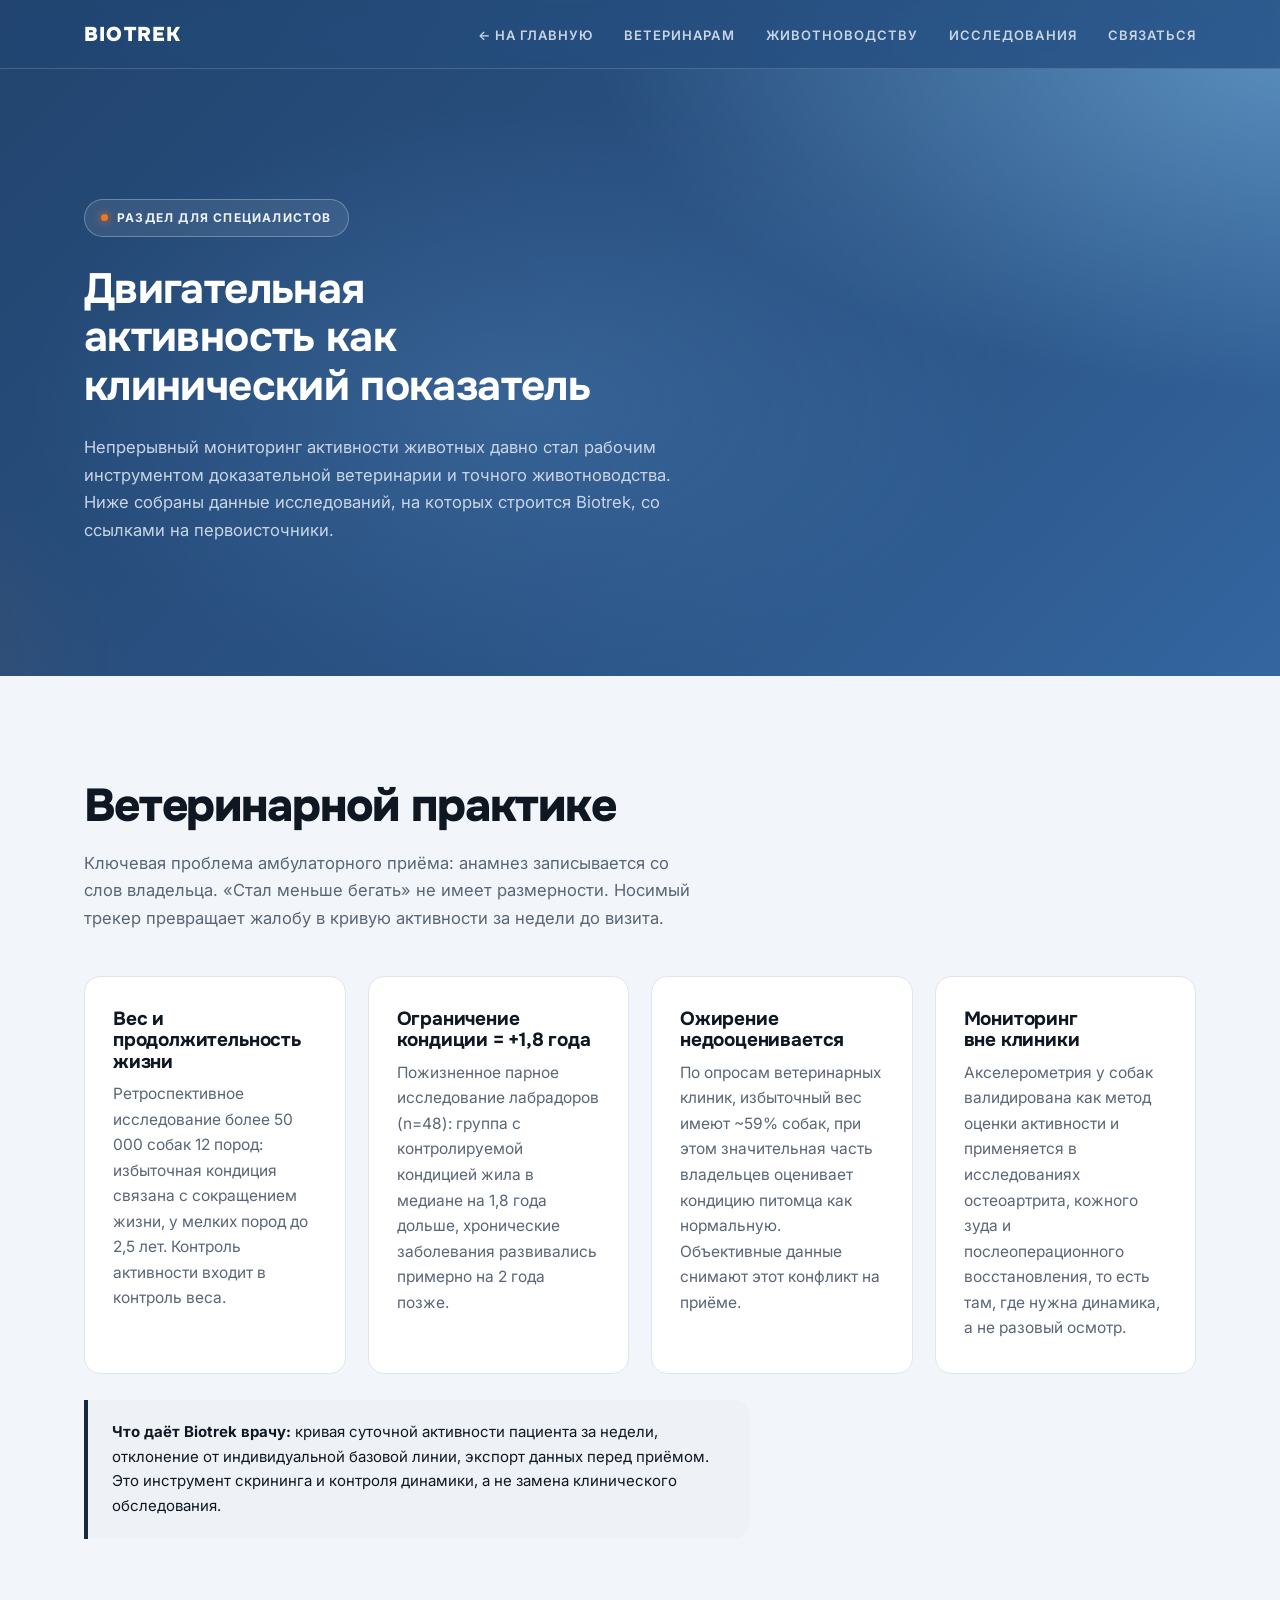
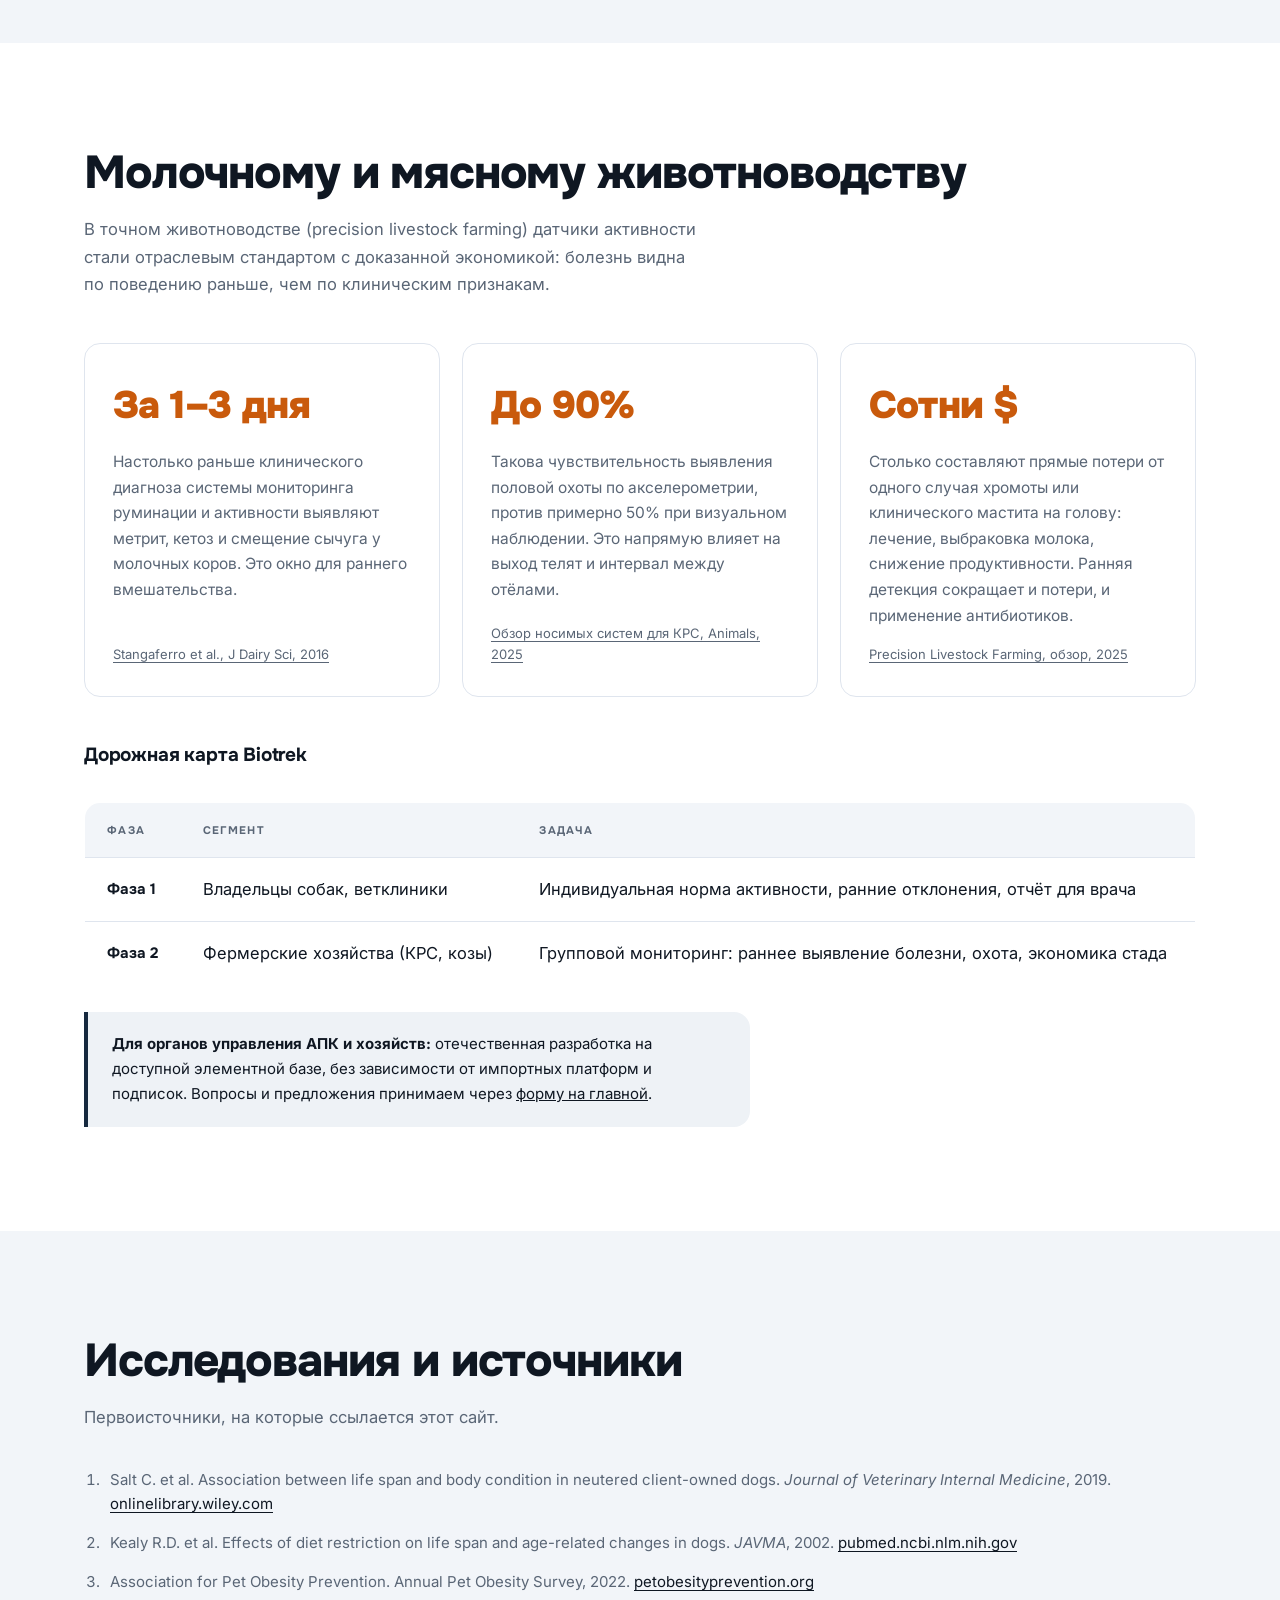
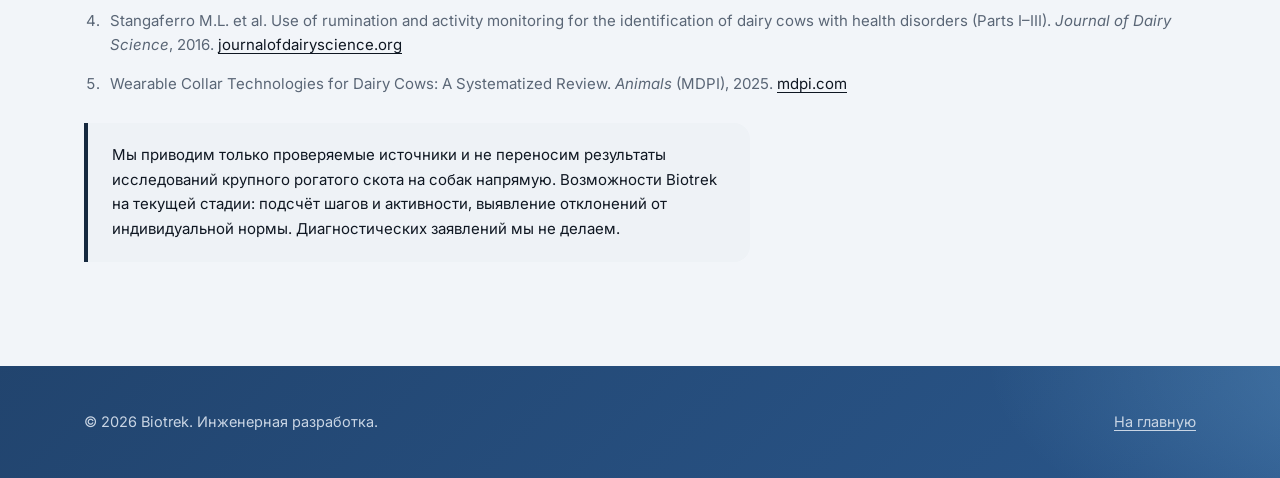
==== commit 062eef38: "Start every sentence with a capital letter Stat cards on both pages now read as full sentences under" ====
--- a/professionals.html
+++ b/professionals.html
@@ -121,22 +121,23 @@
 
       <div class="stats">
         <div class="stat">
-          <div class="big">за 1–3 дня</div>
-          <p>до постановки клинического диагноза системы мониторинга руминации
+          <div class="big">За 1–3 дня</div>
+          <p>Настолько раньше клинического диагноза системы мониторинга руминации
              и активности выявляют метрит, кетоз и смещение сычуга у молочных
              коров. Это окно для раннего вмешательства.</p>
           <a class="src" href="https://www.journalofdairyscience.org/article/S0022-0302(16)30404-0/fulltext" target="_blank" rel="noopener">Stangaferro et al., J Dairy Sci, 2016</a>
         </div>
         <div class="stat">
-          <div class="big">до 90%</div>
-          <p>чувствительность выявления половой охоты по акселерометрии против
-             примерно 50% при визуальном наблюдении. Прямое влияние на выход
-             телят и интервал между отёлами.</p>
+          <div class="big">До 90%</div>
+          <p>Такова чувствительность выявления половой охоты по акселерометрии,
+             против примерно 50% при визуальном наблюдении. Это напрямую влияет
+             на выход телят и интервал между отёлами.</p>
           <a class="src" href="https://www.mdpi.com/2076-2615/15/3/458" target="_blank" rel="noopener">Обзор носимых систем для КРС, Animals, 2025</a>
         </div>
         <div class="stat">
-          <div class="big">сотни $/случай</div>
-          <p>прямые потери от хромоты и клинического мастита на голову:
+          <div class="big">Сотни $</div>
+          <p>Столько составляют прямые потери от одного случая хромоты или
+             клинического мастита на голову:
              лечение, выбраковка молока, снижение продуктивности. Ранняя
              детекция сокращает и потери, и применение антибиотиков.</p>
           <a class="src" href="https://www.mdpi.com/2076-2615/15/3/458" target="_blank" rel="noopener">Precision Livestock Farming, обзор, 2025</a>
--- a/style.css
+++ b/style.css
@@ -102,7 +102,7 @@
   content: "";
   position: absolute;
   inset: 0 -50vw;
-  background: linear-gradient(120deg, rgba(31, 61, 99, .92), rgba(46, 92, 146, .92));
+  background: linear-gradient(120deg, rgba(30, 61, 99, .92), rgba(48, 94, 148, .92));
   backdrop-filter: saturate(160%) blur(10px);
   border-bottom: 1px solid var(--dark-line);
   z-index: -1;
@@ -172,9 +172,10 @@
      слева внизу, а в основе — диагональный градиент из глубокого
      синего в более яркий. Движение цвета = ощущение технологичности. */
   background:
-    radial-gradient(900px 460px at 78% 8%, rgba(125, 200, 255, .38), transparent 65%),
-    radial-gradient(700px 360px at 10% 95%, rgba(240, 118, 31, .14), transparent 70%),
-    linear-gradient(135deg, #1f3d63 0%, #2b5788 55%, #3d75b5 100%);
+    radial-gradient(1100px 560px at 78% 6%, rgba(150, 215, 255, .45), transparent 65%),
+    radial-gradient(700px 420px at 45% 60%, rgba(120, 180, 240, .18), transparent 70%),
+    radial-gradient(700px 360px at 8% 98%, rgba(240, 118, 31, .16), transparent 70%),
+    linear-gradient(135deg, #1e3d63 0%, #2a5385 55%, #3b72b1 100%);
   z-index: -1;
 }
 
@@ -227,17 +228,76 @@
   gap: 48px;
   align-items: center;
 }
-.hero-photo { margin: 0; }
-.hero-photo img {
-  width: 100%; height: auto;
-  border-radius: var(--radius);
-  box-shadow: 0 24px 60px rgba(0, 0, 0, .35);
+.hero-photo {
+  margin: 0;
+  display: flex;
+  flex-direction: column;
+  align-items: center;
+  text-align: center;
+}
+
+/* Круглое фото в оранжевом кольце прогресса, как на экране
+   «Сегодня» в приложении. --d — диаметр фото, от него считаются
+   кольцо и кружки на его концах. */
+.hero-ring {
+  --d: 500px;
+  --ring: 10px;        /* толщина кольца */
+  --gap: 20px;         /* зазор между фото и кольцом */
+  --progress: 82%;     /* 9 840 из 12 000 шагов */
+  position: relative;
+  width: var(--d);
+  max-width: 100%;
+  aspect-ratio: 1 / 1;
+  margin: calc(var(--gap) + var(--ring));
+}
+.hero-ring img {
+  width: 100%; height: 100%;
+  object-fit: cover;
+  border-radius: 50%;
   display: block;
-}
+  box-shadow: 0 30px 70px rgba(10, 25, 45, .35);
+}
+/* Само кольцо: конический градиент (оранжевая дуга + бледный остаток),
+   а маска оставляет от круга только тонкий ободок */
+.hero-ring::before {
+  content: "";
+  position: absolute;
+  inset: calc(-1 * (var(--gap) + var(--ring)));
+  border-radius: 50%;
+  background: conic-gradient(var(--accent) 0 var(--progress), rgba(255, 255, 255, .22) var(--progress) 100%);
+  -webkit-mask: radial-gradient(farthest-side, transparent calc(100% - var(--ring)), #000 calc(100% - var(--ring) + 1px));
+          mask: radial-gradient(farthest-side, transparent calc(100% - var(--ring)), #000 calc(100% - var(--ring) + 1px));
+}
+/* Закруглённый конец дуги: кружок, повёрнутый на угол прогресса */
+.hero-ring::after {
+  content: "";
+  position: absolute;
+  left: 50%; top: 50%;
+  width: var(--ring); height: var(--ring);
+  margin: calc(var(--ring) / -2) 0 0 calc(var(--ring) / -2);
+  border-radius: 50%;
+  background: var(--accent);
+  transform: rotate(calc(3.6deg * 82)) translateY(calc(-1 * (var(--d) / 2 + var(--gap) + var(--ring) / 2)));
+}
+/* Плашка с шагами на кольце, справа */
+.hero-steps {
+  position: absolute;
+  right: -34px; top: 60%;
+  background: #fff;
+  color: var(--ink);
+  font-size: 15px;
+  padding: 9px 16px;
+  border-radius: 999px;
+  box-shadow: 0 12px 28px rgba(0, 0, 0, .25);
+  white-space: nowrap;
+}
+.hero-steps strong { font-family: 'Onest', sans-serif; font-weight: 800; color: var(--accent-ink); }
+
 .hero-photo figcaption {
-  margin-top: 12px;
+  margin-top: 6px;
   font-size: 15px;
   color: var(--on-dark-mut);
+  max-width: 40ch;
 }
 
 .badge {
@@ -541,9 +601,10 @@
      снизу слева тёплый оранжевый отсвет, в основе переход
      из глубокого синего в яркий */
   background:
-    radial-gradient(900px 480px at 90% 0%, rgba(125, 200, 255, .32), transparent 65%),
-    radial-gradient(800px 420px at 0% 100%, rgba(240, 118, 31, .12), transparent 70%),
-    linear-gradient(160deg, #1f3d63 0%, #2a5486 55%, #3a6fae 100%);
+    radial-gradient(1100px 560px at 90% 0%, rgba(150, 215, 255, .40), transparent 65%),
+    radial-gradient(800px 500px at 40% 55%, rgba(120, 180, 240, .16), transparent 70%),
+    radial-gradient(800px 420px at 0% 100%, rgba(240, 118, 31, .14), transparent 70%),
+    linear-gradient(160deg, #1e3d63 0%, #29517f 55%, #386dab 100%);
   color: var(--on-dark);
 }
 .dark h2 { color: #fff; }
@@ -884,13 +945,19 @@
   content: "";
   position: absolute;
   inset: 0 -50vw;
-  background: linear-gradient(135deg, #1f3d63, #2e5c92);
+  background:
+    radial-gradient(700px 300px at 85% 0%, rgba(150, 215, 255, .3), transparent 70%),
+    linear-gradient(135deg, #1e3d63, #2d5d95);
   z-index: -1;
 }
 
+
+@media (max-width: 1180px) { .hero-ring { --d: 420px; } }
 
 /* --- ПЛАНШЕТ ------------------------------------------------- */
 @media (max-width: 960px) {
+  .hero-ring { --d: 300px; --gap: 14px; --ring: 8px; }
+  .hero-steps { right: -12px; font-size: 13px; padding: 7px 12px; }
   .solution, .contact { grid-template-columns: 1fr; gap: 40px; }
   .proto { grid-template-columns: repeat(2, minmax(0, 1fr)); }
   .proto-video, .proto-specs { grid-column: span 2; }
@@ -910,7 +977,7 @@
     width: 100vw;
     flex-direction: column;
     padding: 8px 24px 16px;
-    background: linear-gradient(160deg, #1f3d63, #2b5788);
+    background: linear-gradient(160deg, #1e3d63, #2a5385);
     border-bottom: 1px solid var(--dark-line);
     box-shadow: 0 18px 30px rgba(0, 0, 0, .3);
   }
@@ -932,6 +999,8 @@
   section { padding: 64px 0; }
   .hero { padding: 84px 0 64px; }
   .hero-grid { grid-template-columns: 1fr; gap: 32px; }
+  .hero-ring { --d: 270px; }
+  .hero-steps { right: -4px; }
   .product { grid-template-columns: 1fr; gap: 28px; }
   .card { padding: 26px 22px; }
   .btn, .btn-ghost { width: 100%; }
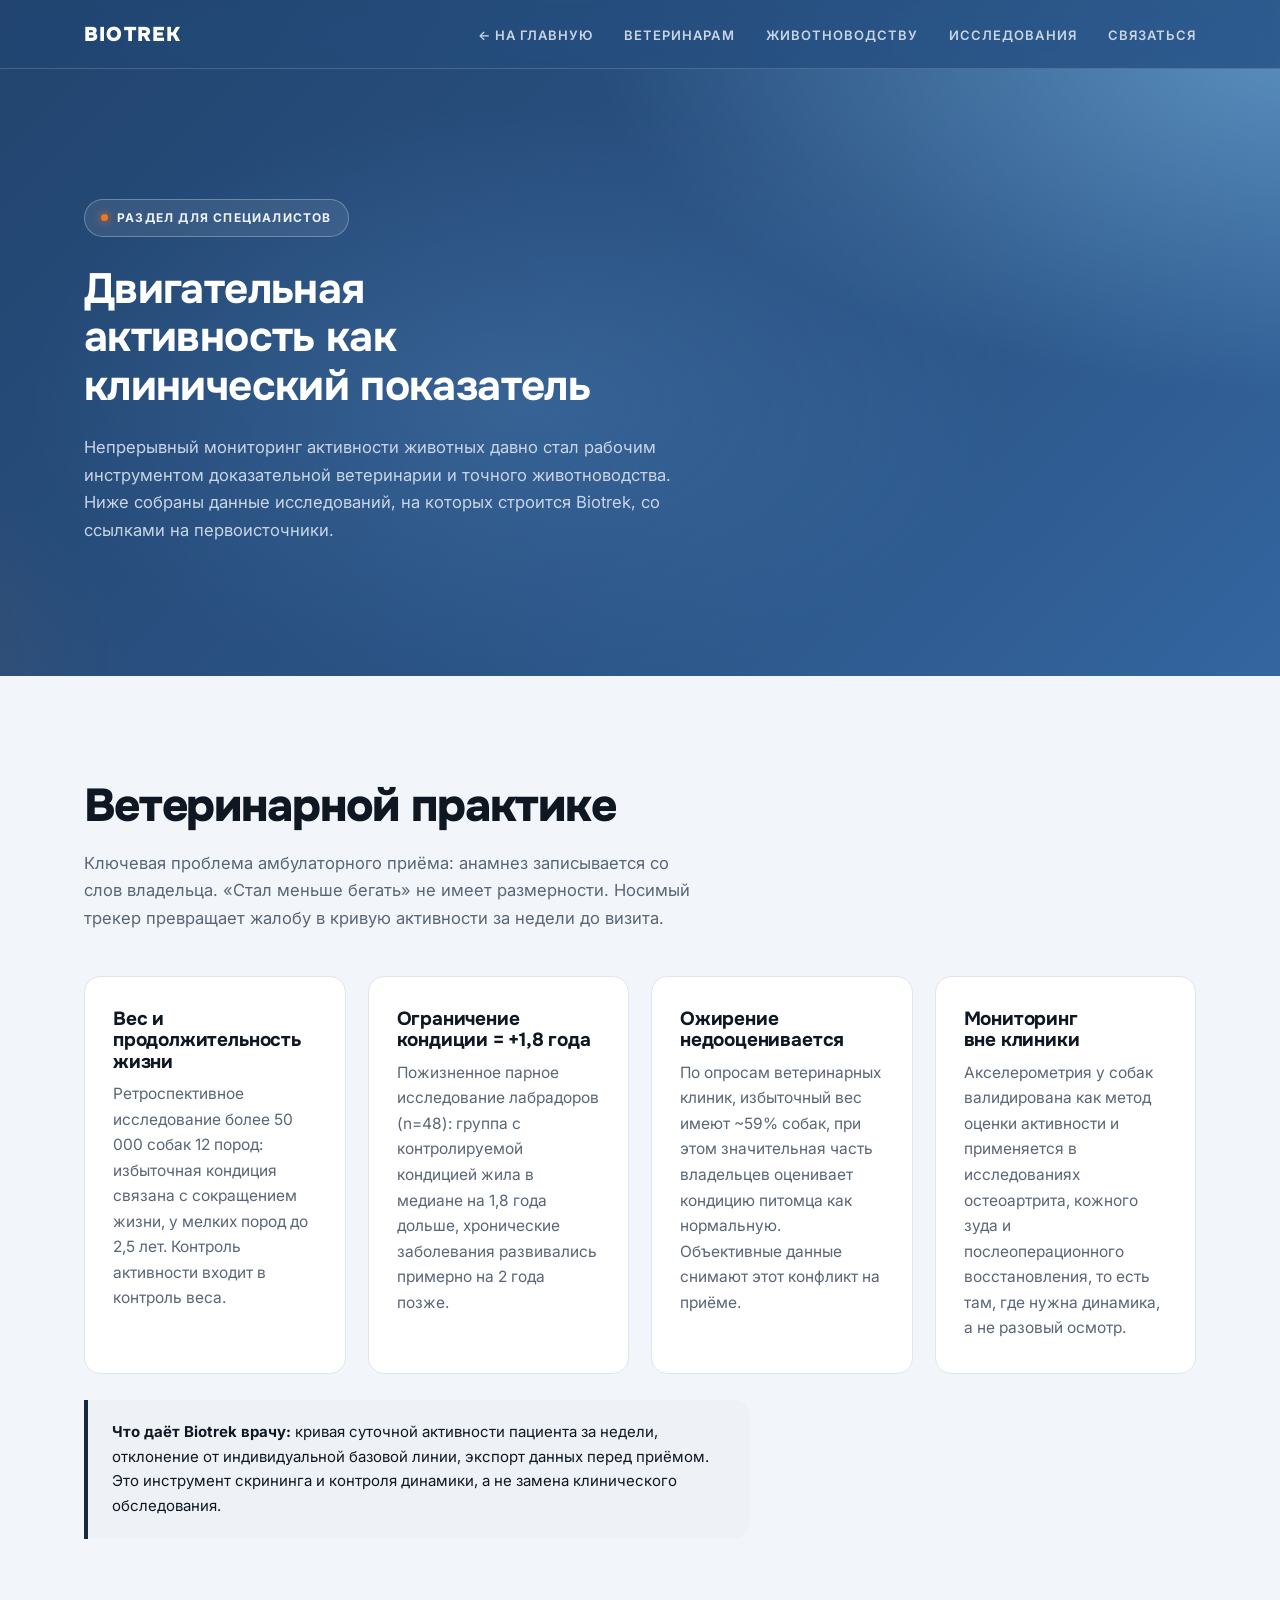
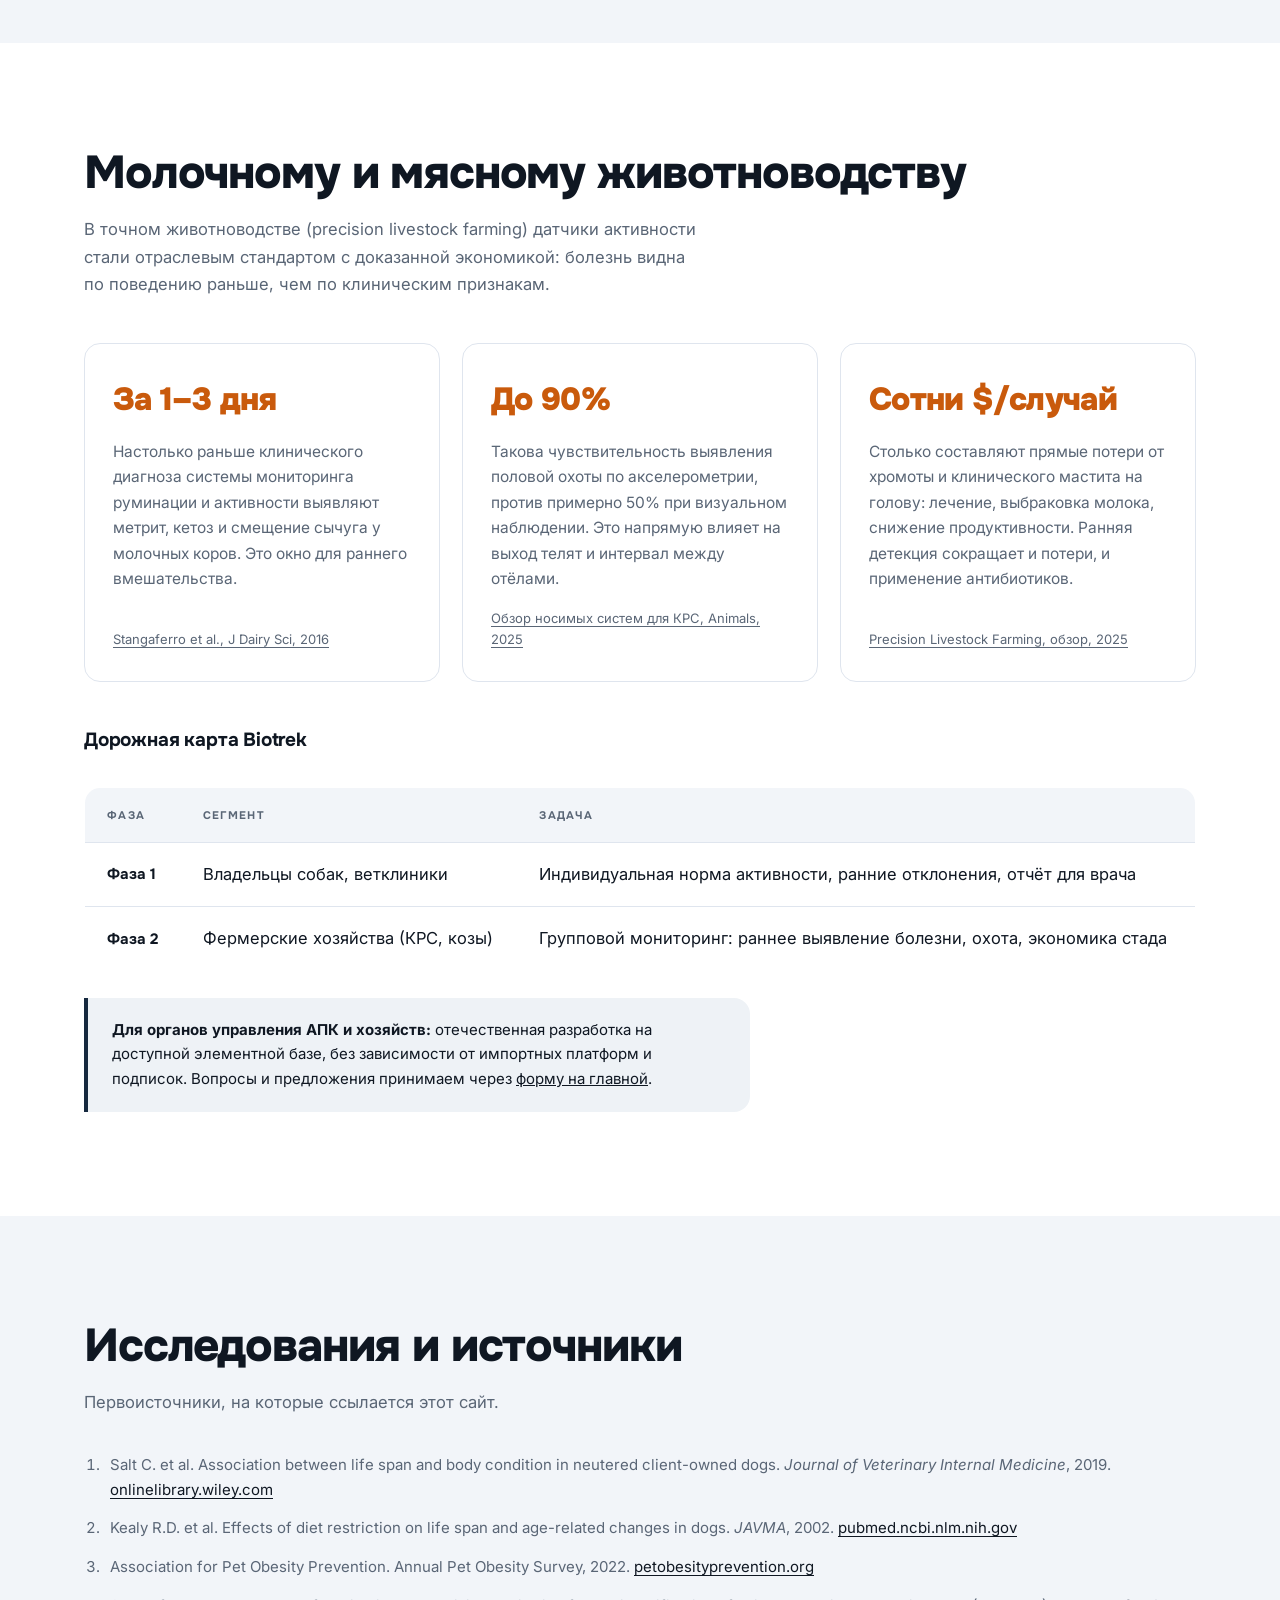
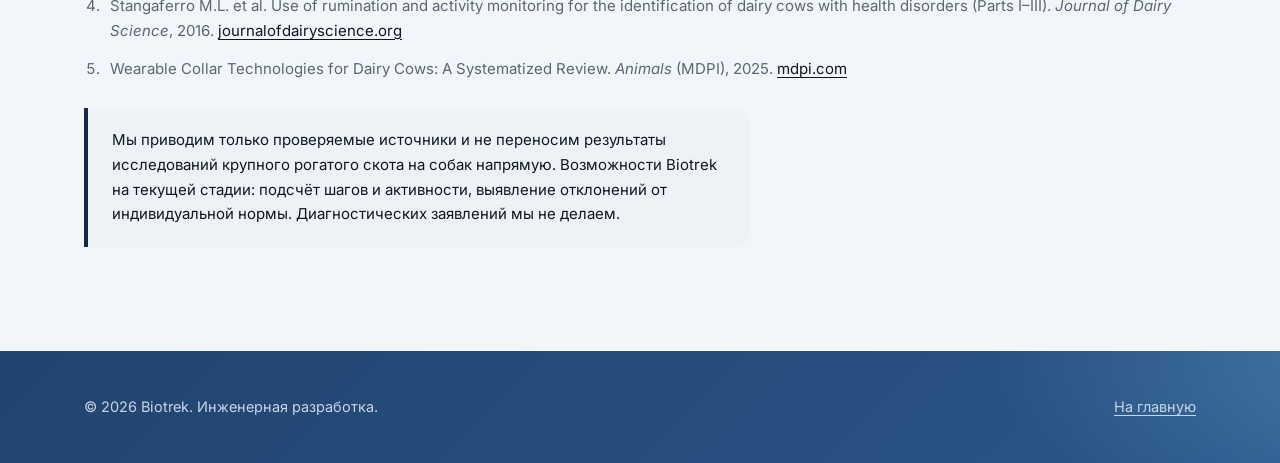
==== commit ab16456d: "Bring back Сотни $/случай and keep the livestock numbers on one line Co-Authored-By: Claude Opus 5.5" ====
--- a/professionals.html
+++ b/professionals.html
@@ -19,7 +19,7 @@
   <meta property="og:image:height" content="630">
   <meta property="og:image:alt" content="Оскар, золотистый ретривер, в кресле">
   <meta name="twitter:card" content="summary_large_image">
-  <link rel="stylesheet" href="style.css">
+  <link rel="stylesheet" href="style.css?v=20261112c">
 </head>
 
 <body>
@@ -135,9 +135,9 @@
           <a class="src" href="https://www.mdpi.com/2076-2615/15/3/458" target="_blank" rel="noopener">Обзор носимых систем для КРС, Animals, 2025</a>
         </div>
         <div class="stat">
-          <div class="big">Сотни $</div>
-          <p>Столько составляют прямые потери от одного случая хромоты или
-             клинического мастита на голову:
+          <div class="big">Сотни $/случай</div>
+          <p>Столько составляют прямые потери от хромоты и клинического
+             мастита на голову:
              лечение, выбраковка молока, снижение продуктивности. Ранняя
              детекция сокращает и потери, и применение антибиотиков.</p>
           <a class="src" href="https://www.mdpi.com/2076-2615/15/3/458" target="_blank" rel="noopener">Precision Livestock Farming, обзор, 2025</a>
@@ -224,7 +224,7 @@
     </footer>
   </div>
 
-  <script src="script.js"></script>
+  <script src="script.js?v=20261112b"></script>
 
 </body>
 </html>
--- a/style.css
+++ b/style.css
@@ -537,6 +537,9 @@
   letter-spacing: -.02em;
 }
 .stat p { color: var(--muted); font-size: 15.5px; flex: 1; }
+/* На странице для профессионалов цифры длиннее («Сотни $/случай»),
+   поэтому шрифт чуть меньше и без переноса: каждая цифра в одну строку */
+#agro .stat .big { font-size: clamp(26px, 2.5vw, 34px); white-space: nowrap; }
 .stat .src {
   margin-top: 16px;
   font-size: 13px;
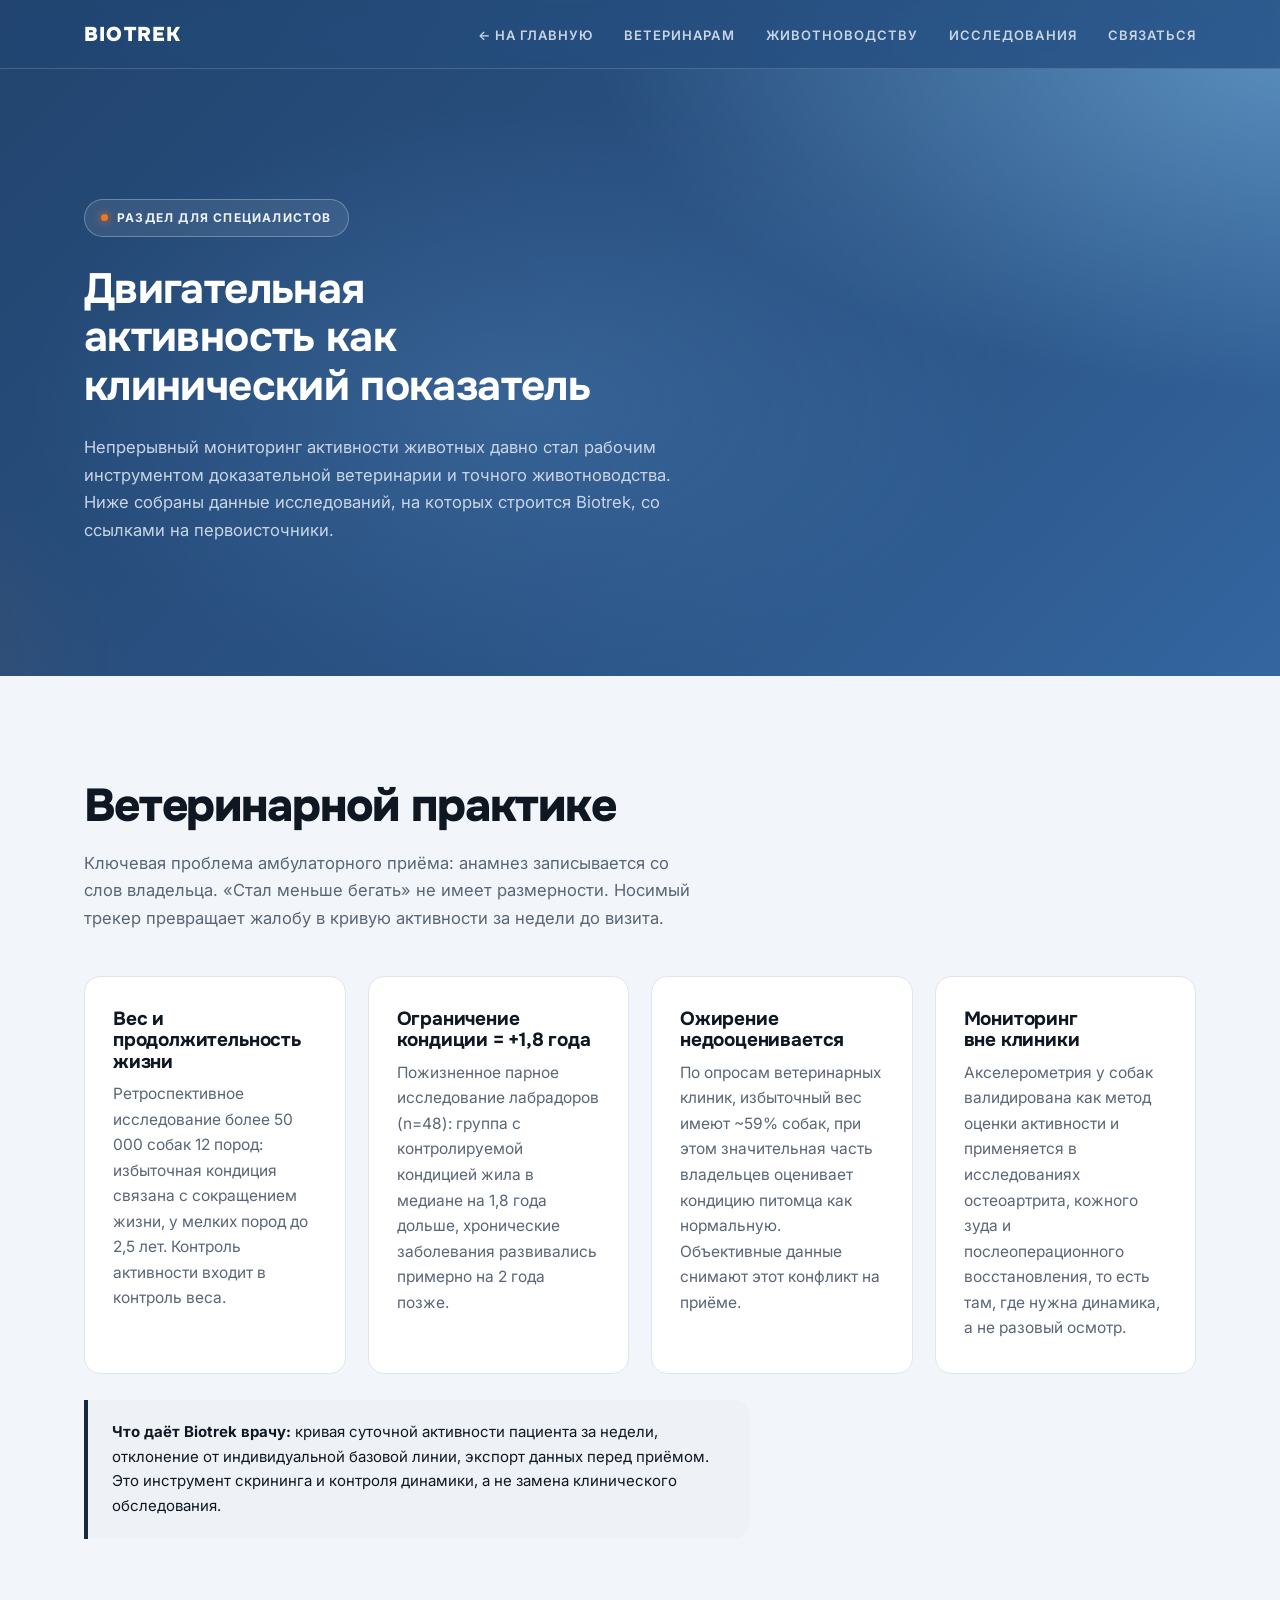
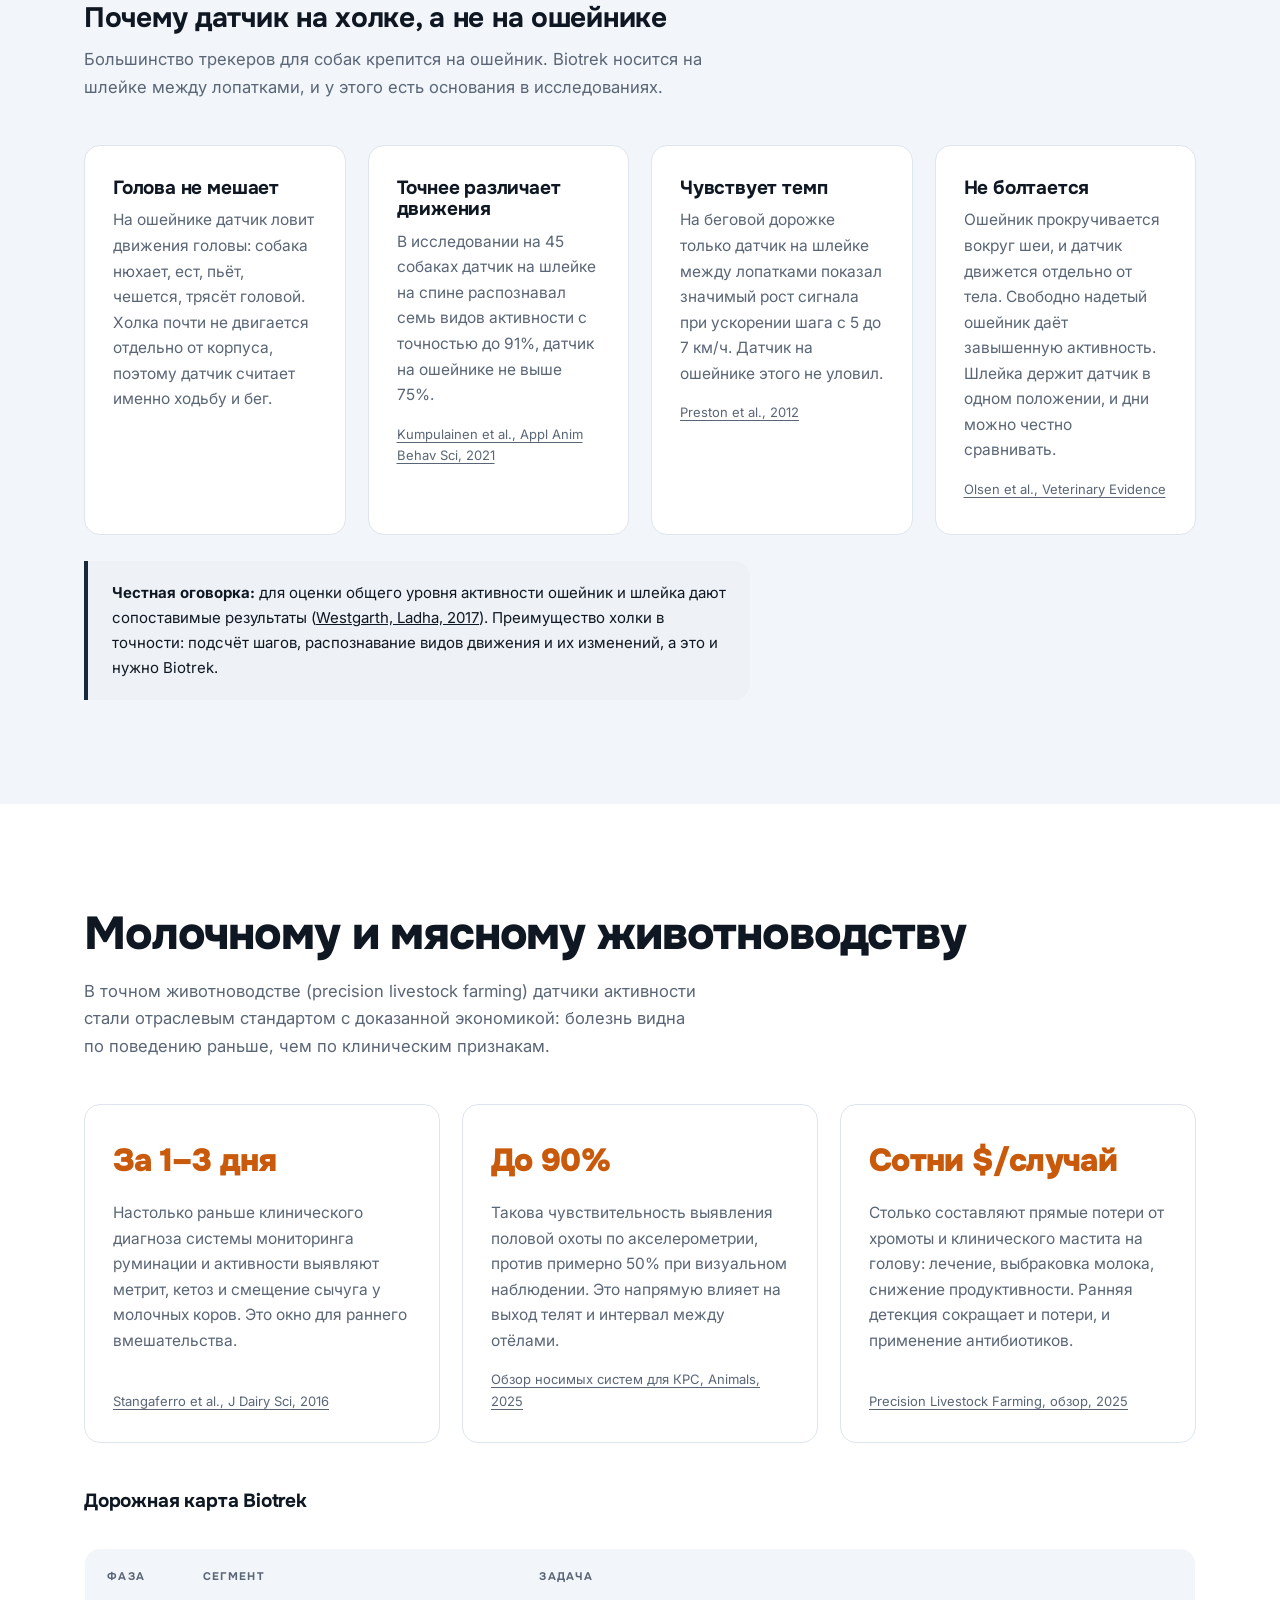
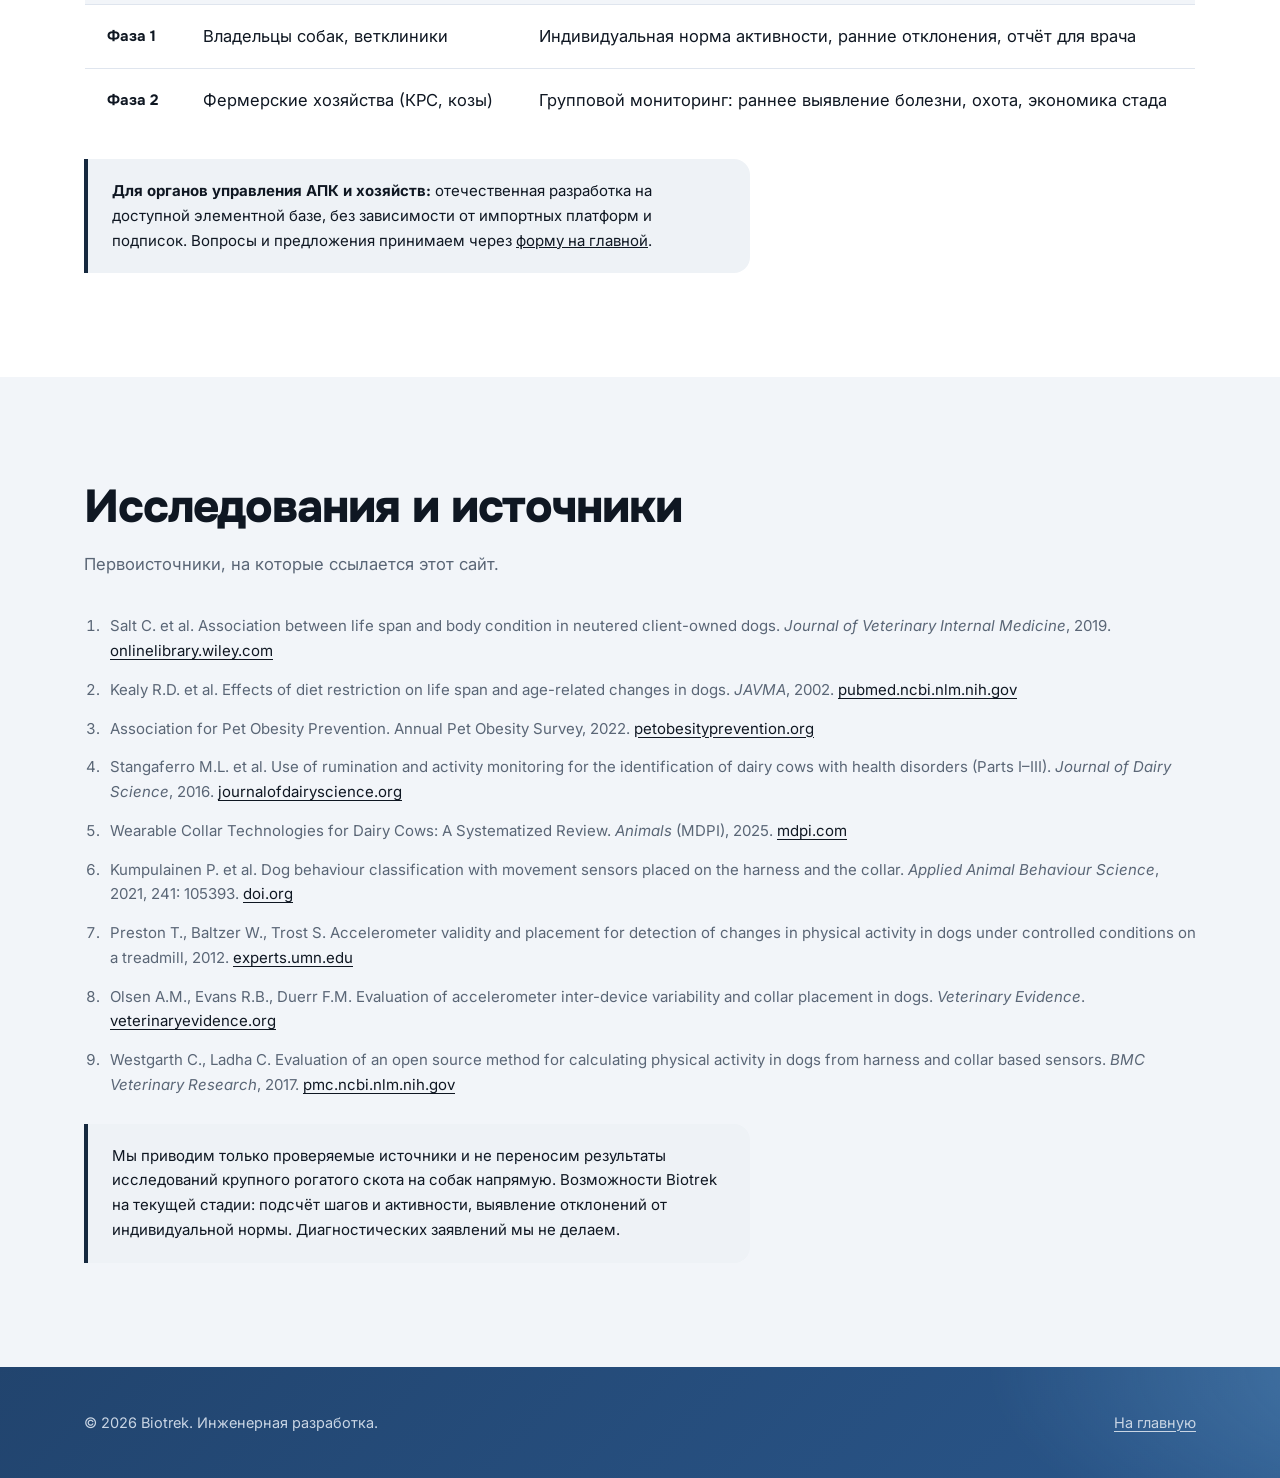
==== commit a35d0192: "Explain why the sensor sits on the withers, not on a collar - Longer caption under the placement pho" ====
--- a/professionals.html
+++ b/professionals.html
@@ -19,7 +19,7 @@
   <meta property="og:image:height" content="630">
   <meta property="og:image:alt" content="Оскар, золотистый ретривер, в кресле">
   <meta name="twitter:card" content="summary_large_image">
-  <link rel="stylesheet" href="style.css?v=20261112c">
+  <link rel="stylesheet" href="style.css?v=20261112d">
 </head>
 
 <body>
@@ -105,6 +105,56 @@
         пациента за недели, отклонение от индивидуальной базовой линии,
         экспорт данных перед приёмом. Это инструмент скрининга и контроля
         динамики, а не замена клинического обследования.
+      </div>
+
+      <!-- Почему датчик на холке: четыре довода, у каждого источник -->
+      <h3 class="block-title" id="placement">Почему датчик на холке, а не на ошейнике</h3>
+      <p class="lead">
+        Большинство трекеров для собак крепится на ошейник. Biotrek носится на шлейке
+        между лопатками, и у этого есть основания в исследованиях.
+      </p>
+      <div class="grid">
+        <div class="card">
+          <h3>Голова не мешает</h3>
+          <p>
+            На ошейнике датчик ловит движения головы: собака нюхает, ест, пьёт,
+            чешется, трясёт головой. Холка почти не двигается отдельно от корпуса,
+            поэтому датчик считает именно ходьбу и бег.
+          </p>
+        </div>
+        <div class="card">
+          <h3>Точнее различает движения</h3>
+          <p>
+            В исследовании на 45 собаках датчик на шлейке на спине распознавал семь
+            видов активности с точностью до 91%, датчик на ошейнике не выше 75%.
+          </p>
+          <a class="src" href="https://doi.org/10.1016/j.applanim.2021.105393" target="_blank" rel="noopener">Kumpulainen et al., Appl Anim Behav Sci, 2021</a>
+        </div>
+        <div class="card">
+          <h3>Чувствует темп</h3>
+          <p>
+            На беговой дорожке только датчик на шлейке между лопатками показал
+            значимый рост сигнала при ускорении шага с 5 до 7 км/ч. Датчик
+            на ошейнике этого не уловил.
+          </p>
+          <a class="src" href="https://experts.umn.edu/en/publications/accelerometer-validity-and-placement-for-detection-of-changes-in-/" target="_blank" rel="noopener">Preston et al., 2012</a>
+        </div>
+        <div class="card">
+          <h3>Не болтается</h3>
+          <p>
+            Ошейник прокручивается вокруг шеи, и датчик движется отдельно от тела.
+            Свободно надетый ошейник даёт завышенную активность. Шлейка держит датчик
+            в одном положении, и дни можно честно сравнивать.
+          </p>
+          <a class="src" href="https://veterinaryevidence.org/index.php/ve/article/download/40/55?inline=1" target="_blank" rel="noopener">Olsen et al., Veterinary Evidence</a>
+        </div>
+      </div>
+      <div class="note">
+        <strong>Честная оговорка:</strong> для оценки общего уровня активности ошейник
+        и шлейка дают сопоставимые результаты
+        (<a href="https://pmc.ncbi.nlm.nih.gov/articles/PMC5678807" target="_blank" rel="noopener">Westgarth, Ladha, 2017</a>).
+        Преимущество холки в точности: подсчёт шагов, распознавание видов движения
+        и их изменений, а это и нужно Biotrek.
       </div>
     </div>
   </section>
@@ -205,6 +255,29 @@
           <em>Animals</em> (MDPI), 2025.
           <a href="https://www.mdpi.com/2076-2615/15/3/458" target="_blank" rel="noopener">mdpi.com</a>
         </li>
+        <li>
+          Kumpulainen P. et al. Dog behaviour classification with movement sensors
+          placed on the harness and the collar. <em>Applied Animal Behaviour Science</em>,
+          2021, 241: 105393.
+          <a href="https://doi.org/10.1016/j.applanim.2021.105393" target="_blank" rel="noopener">doi.org</a>
+        </li>
+        <li>
+          Preston T., Baltzer W., Trost S. Accelerometer validity and placement for
+          detection of changes in physical activity in dogs under controlled conditions
+          on a treadmill, 2012.
+          <a href="https://experts.umn.edu/en/publications/accelerometer-validity-and-placement-for-detection-of-changes-in-/" target="_blank" rel="noopener">experts.umn.edu</a>
+        </li>
+        <li>
+          Olsen A.M., Evans R.B., Duerr F.M. Evaluation of accelerometer inter-device
+          variability and collar placement in dogs. <em>Veterinary Evidence</em>.
+          <a href="https://veterinaryevidence.org/index.php/ve/article/download/40/55?inline=1" target="_blank" rel="noopener">veterinaryevidence.org</a>
+        </li>
+        <li>
+          Westgarth C., Ladha C. Evaluation of an open source method for calculating
+          physical activity in dogs from harness and collar based sensors.
+          <em>BMC Veterinary Research</em>, 2017.
+          <a href="https://pmc.ncbi.nlm.nih.gov/articles/PMC5678807" target="_blank" rel="noopener">pmc.ncbi.nlm.nih.gov</a>
+        </li>
       </ol>
 
       <div class="note">
--- a/style.css
+++ b/style.css
@@ -537,17 +537,21 @@
   letter-spacing: -.02em;
 }
 .stat p { color: var(--muted); font-size: 15.5px; flex: 1; }
+/* Подзаголовок внутри секции (например «Почему датчик на холке») */
+.block-title { font-size: clamp(22px, 2.2vw, 28px); margin: 64px 0 12px; scroll-margin-top: 90px; }
+.card .src { display: inline-block; margin-top: 14px; }
+.placement figcaption a { color: var(--ink); font-weight: 600; text-underline-offset: 3px; white-space: nowrap; }
 /* На странице для профессионалов цифры длиннее («Сотни $/случай»),
    поэтому шрифт чуть меньше и без переноса: каждая цифра в одну строку */
 #agro .stat .big { font-size: clamp(26px, 2.5vw, 34px); white-space: nowrap; }
-.stat .src {
+.stat .src, .card .src {
   margin-top: 16px;
   font-size: 13px;
   color: var(--muted);
   text-decoration: underline;
   text-underline-offset: 3px;
 }
-.stat .src:hover { color: var(--ink); }
+.stat .src:hover, .card .src:hover { color: var(--ink); }
 
 /* Плашка-примечание */
 .note {
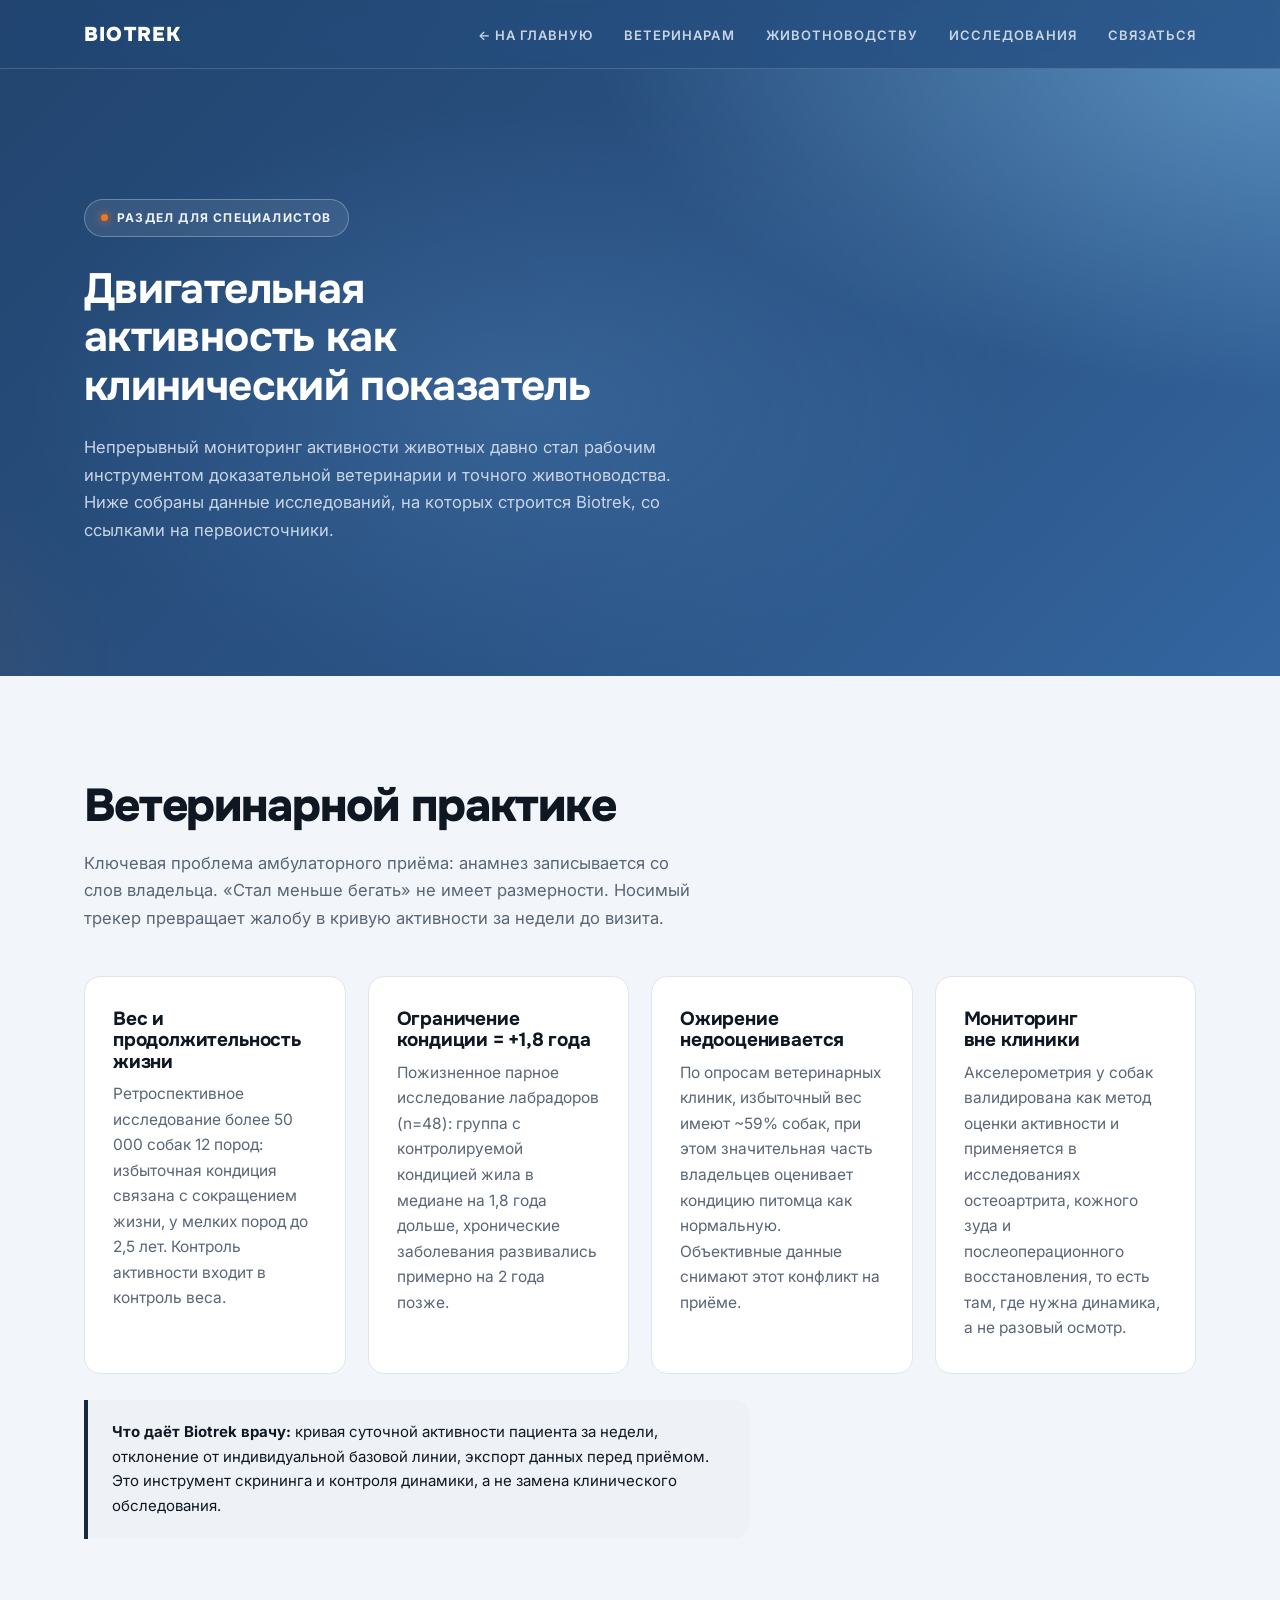
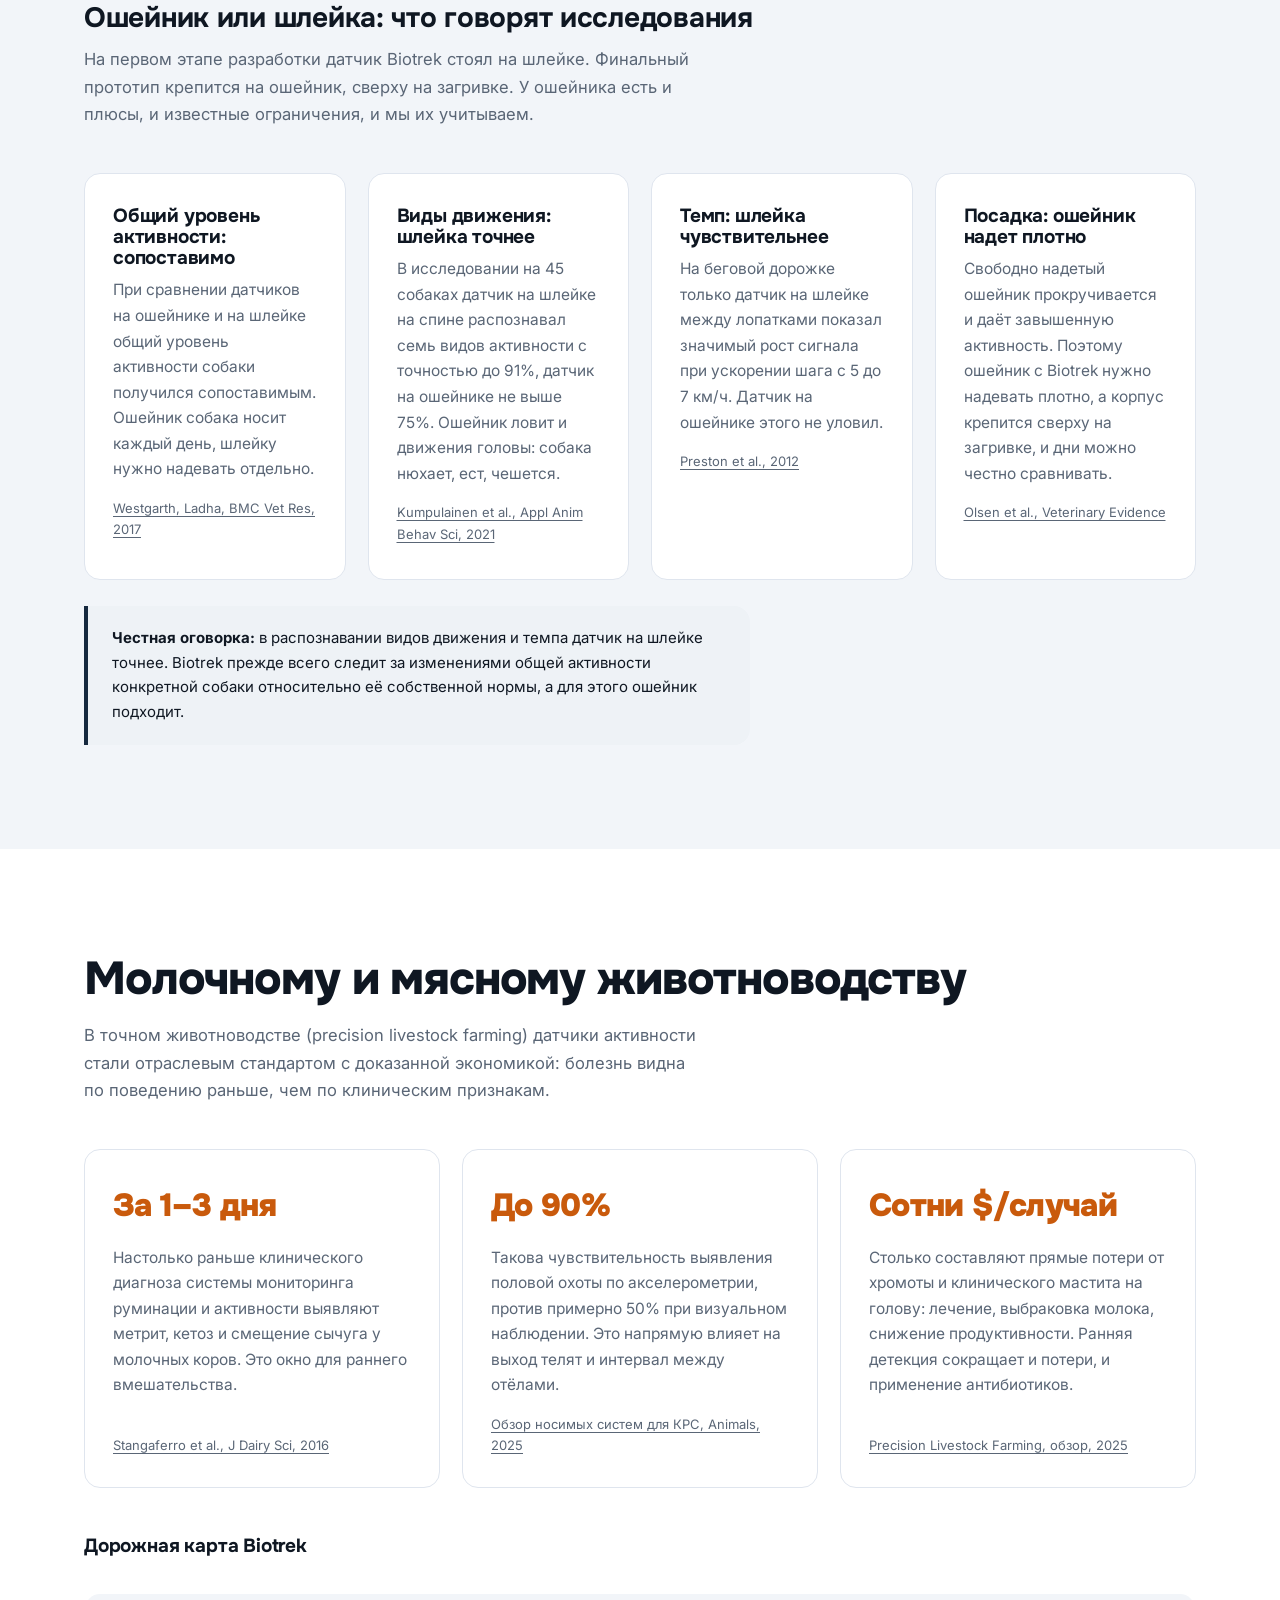
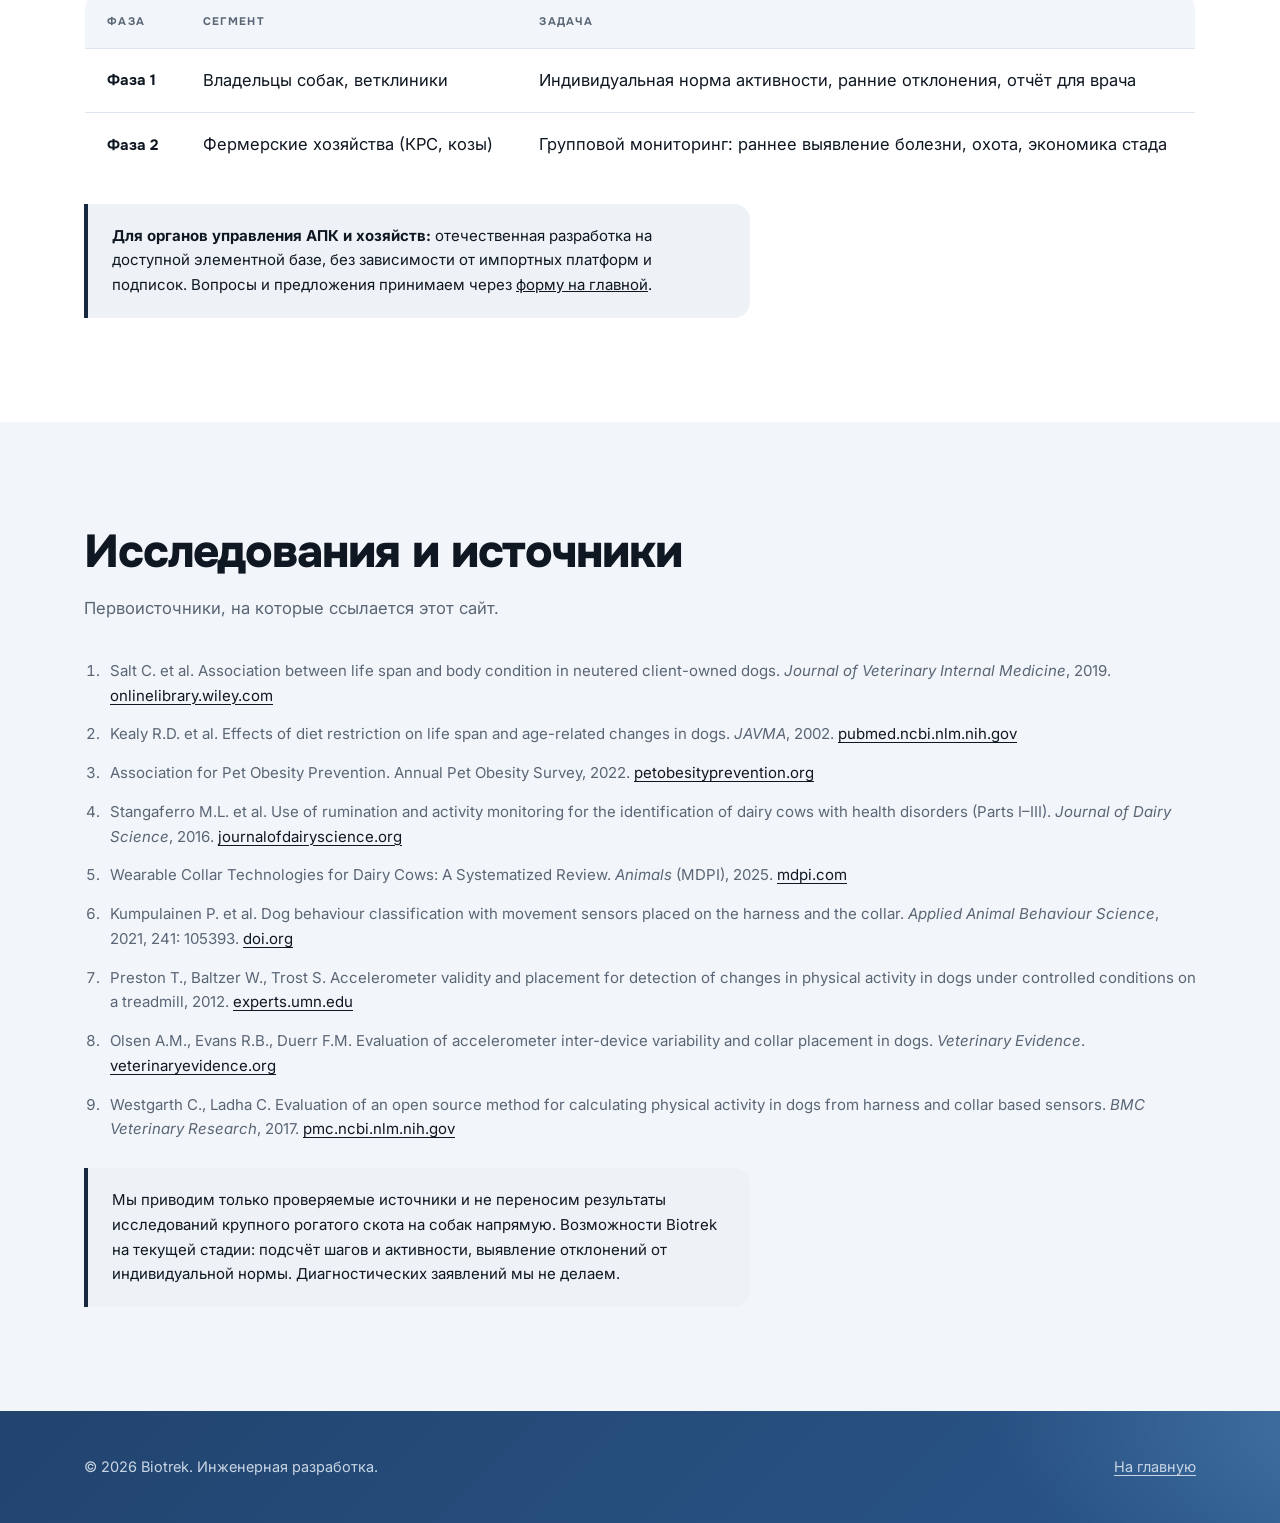
==== commit c0d3aeef: "Final prototype in black case on Oscar's collar; first stage shown separately Co-Authored-By: Claude" ====
--- a/professionals.html
+++ b/professionals.html
@@ -19,7 +19,7 @@
   <meta property="og:image:height" content="630">
   <meta property="og:image:alt" content="Оскар, золотистый ретривер, в кресле">
   <meta name="twitter:card" content="summary_large_image">
-  <link rel="stylesheet" href="style.css?v=20261112d">
+  <link rel="stylesheet" href="style.css?v=20261112f">
 </head>
 
 <body>
@@ -107,31 +107,34 @@
         динамики, а не замена клинического обследования.
       </div>
 
-      <!-- Почему датчик на холке: четыре довода, у каждого источник -->
-      <h3 class="block-title" id="placement">Почему датчик на холке, а не на ошейнике</h3>
+      <!-- Ошейник или шлейка: честное сравнение, у каждого довода источник -->
+      <h3 class="block-title" id="placement">Ошейник или шлейка: что говорят исследования</h3>
       <p class="lead">
-        Большинство трекеров для собак крепится на ошейник. Biotrek носится на шлейке
-        между лопатками, и у этого есть основания в исследованиях.
+        На первом этапе разработки датчик Biotrek стоял на шлейке. Финальный прототип
+        крепится на ошейник, сверху на загривке. У ошейника есть и плюсы,
+        и известные ограничения, и мы их учитываем.
       </p>
       <div class="grid">
         <div class="card">
-          <h3>Голова не мешает</h3>
-          <p>
-            На ошейнике датчик ловит движения головы: собака нюхает, ест, пьёт,
-            чешется, трясёт головой. Холка почти не двигается отдельно от корпуса,
-            поэтому датчик считает именно ходьбу и бег.
-          </p>
-        </div>
-        <div class="card">
-          <h3>Точнее различает движения</h3>
+          <h3>Общий уровень активности: сопоставимо</h3>
+          <p>
+            При сравнении датчиков на ошейнике и на шлейке общий уровень активности
+            собаки получился сопоставимым. Ошейник собака носит каждый день,
+            шлейку нужно надевать отдельно.
+          </p>
+          <a class="src" href="https://pmc.ncbi.nlm.nih.gov/articles/PMC5678807" target="_blank" rel="noopener">Westgarth, Ladha, BMC Vet Res, 2017</a>
+        </div>
+        <div class="card">
+          <h3>Виды движения: шлейка точнее</h3>
           <p>
             В исследовании на 45 собаках датчик на шлейке на спине распознавал семь
             видов активности с точностью до 91%, датчик на ошейнике не выше 75%.
+            Ошейник ловит и движения головы: собака нюхает, ест, чешется.
           </p>
           <a class="src" href="https://doi.org/10.1016/j.applanim.2021.105393" target="_blank" rel="noopener">Kumpulainen et al., Appl Anim Behav Sci, 2021</a>
         </div>
         <div class="card">
-          <h3>Чувствует темп</h3>
+          <h3>Темп: шлейка чувствительнее</h3>
           <p>
             На беговой дорожке только датчик на шлейке между лопатками показал
             значимый рост сигнала при ускорении шага с 5 до 7 км/ч. Датчик
@@ -140,21 +143,20 @@
           <a class="src" href="https://experts.umn.edu/en/publications/accelerometer-validity-and-placement-for-detection-of-changes-in-/" target="_blank" rel="noopener">Preston et al., 2012</a>
         </div>
         <div class="card">
-          <h3>Не болтается</h3>
-          <p>
-            Ошейник прокручивается вокруг шеи, и датчик движется отдельно от тела.
-            Свободно надетый ошейник даёт завышенную активность. Шлейка держит датчик
-            в одном положении, и дни можно честно сравнивать.
+          <h3>Посадка: ошейник надет плотно</h3>
+          <p>
+            Свободно надетый ошейник прокручивается и даёт завышенную активность.
+            Поэтому ошейник с Biotrek нужно надевать плотно, а корпус крепится
+            сверху на загривке, и дни можно честно сравнивать.
           </p>
           <a class="src" href="https://veterinaryevidence.org/index.php/ve/article/download/40/55?inline=1" target="_blank" rel="noopener">Olsen et al., Veterinary Evidence</a>
         </div>
       </div>
       <div class="note">
-        <strong>Честная оговорка:</strong> для оценки общего уровня активности ошейник
-        и шлейка дают сопоставимые результаты
-        (<a href="https://pmc.ncbi.nlm.nih.gov/articles/PMC5678807" target="_blank" rel="noopener">Westgarth, Ladha, 2017</a>).
-        Преимущество холки в точности: подсчёт шагов, распознавание видов движения
-        и их изменений, а это и нужно Biotrek.
+        <strong>Честная оговорка:</strong> в распознавании видов движения и темпа
+        датчик на шлейке точнее. Biotrek прежде всего следит за изменениями
+        общей активности конкретной собаки относительно её собственной нормы,
+        а для этого ошейник подходит.
       </div>
     </div>
   </section>
--- a/style.css
+++ b/style.css
@@ -744,6 +744,36 @@
 .proto-small img { aspect-ratio: 4 / 3; }
 .proto figcaption { margin-top: 10px; font-size: 14px; color: var(--on-dark-mut); }
 
+/* Финальный прототип: корпус без фона и Оскар с датчиком, все кадры 3:4 */
+.proto-title { color: #fff; font-size: clamp(20px, 2vw, 24px); margin: 48px 0 0; }
+.proto-oscar {
+  display: grid;
+  grid-template-columns: repeat(4, minmax(0, 1fr));
+  gap: 20px;
+  margin-top: 18px;
+}
+.proto-oscar figure { margin: 0; }
+.proto-oscar video, .proto-oscar > figure > img, .device-stage {
+  width: 100%;
+  height: auto;
+  aspect-ratio: 3 / 4;
+  object-fit: cover;
+  border-radius: var(--radius);
+  display: block;
+  background: #0d1a2b;
+}
+/* Чёрный корпус на светлой «подставке», иначе он теряется на синем */
+.device-stage {
+  display: flex; align-items: center; justify-content: center;
+  background: radial-gradient(circle at 50% 45%, #ffffff 0%, #e6edf5 55%, #c9d5e4 100%);
+}
+.device-stage img { width: 84%; height: auto; filter: drop-shadow(0 18px 18px rgba(0, 0, 0, .28)); }
+.proto-oscar figcaption { margin-top: 10px; font-size: 14px; color: var(--on-dark-mut); }
+.proto-oscar + .proto-title + .proto { margin-top: 18px; }
+@media (max-width: 960px) {
+  .proto-oscar { grid-template-columns: repeat(2, minmax(0, 1fr)); gap: 14px; }
+}
+
 /* Характеристики как «паспорт» устройства */
 .proto-specs {
   grid-column: span 2;
@@ -771,11 +801,11 @@
 /* --- ГДЕ НОСИТСЯ ДАТЧИК: реальное фото с меткой ------------- */
 .placement { margin: 0; }
 .placement-photo { position: relative; }
-/* Метка стоит над корпусом прототипа; координаты в процентах,
+/* Метка стоит над корпусом датчика на ошейнике Оскара; координаты в процентах,
    поэтому она остаётся на месте при любой ширине фото */
 .pin {
   position: absolute;
-  left: 44%; top: 55%;
+  left: 36%; top: 37%;
   width: 22px; height: 22px;
   margin: -11px 0 0 -11px;
   border-radius: 50%;
@@ -791,7 +821,7 @@
 }
 .pin-label {
   position: absolute;
-  left: calc(44% + 22px); top: calc(55% - 52px);
+  left: calc(36% + 22px); top: calc(37% - 52px);
   background: #fff;
   color: var(--ink);
   font-size: 13px;
